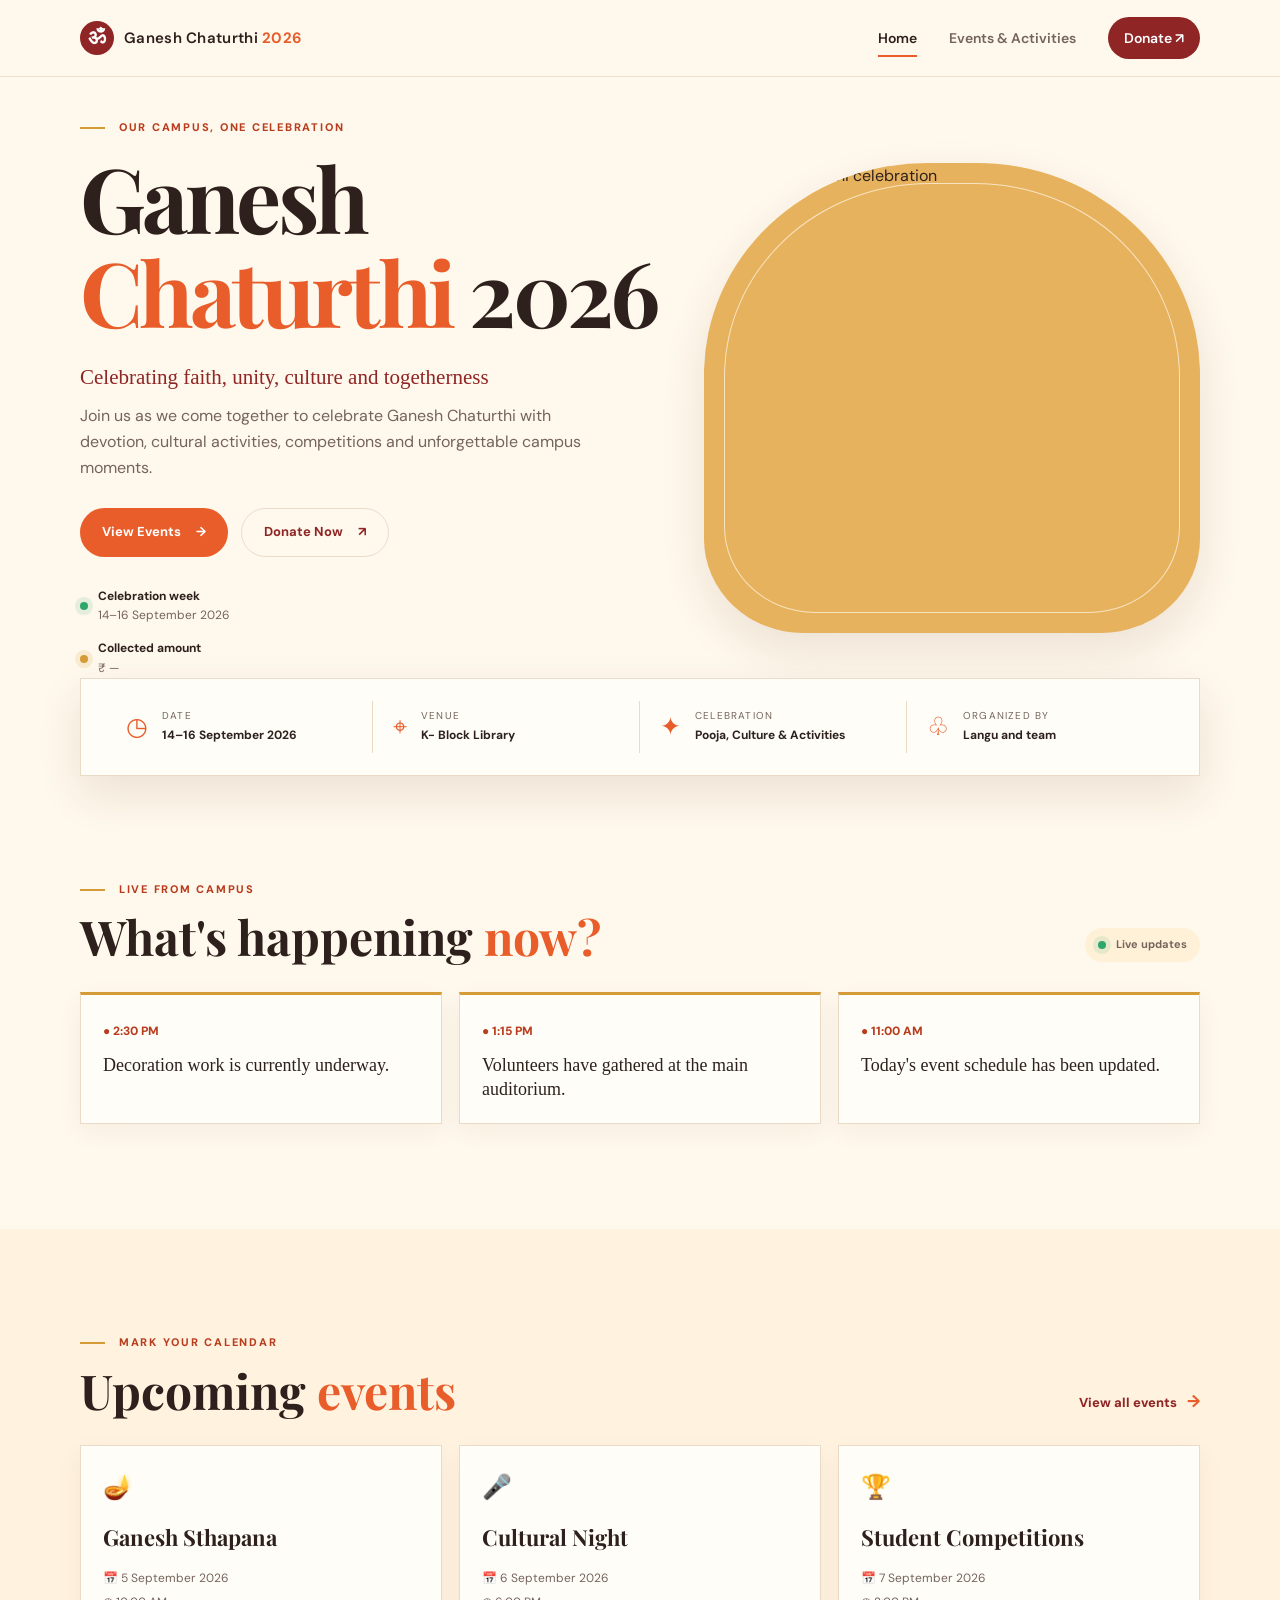
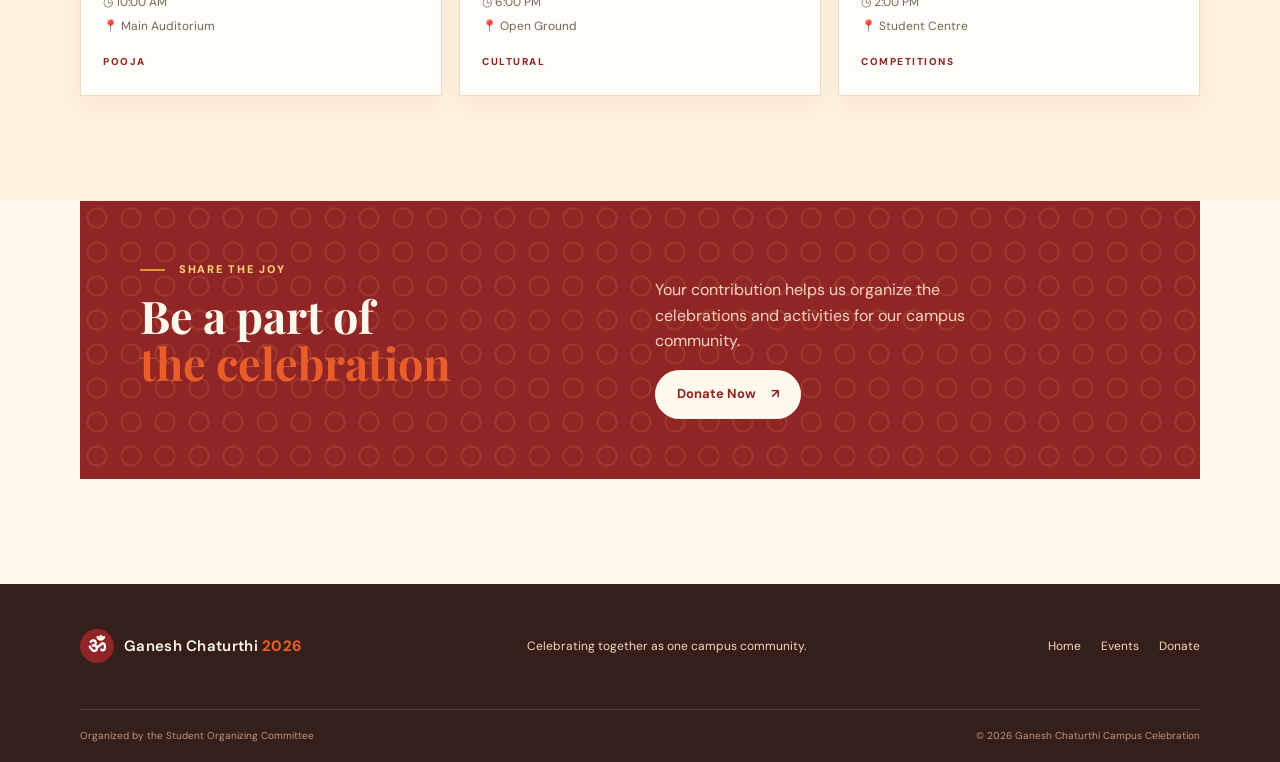
==== index.html @ 3e54fb39 "Update index.html" ====
<!DOCTYPE html>
<html lang="en">
<head>

  <meta name="monetag" content="2888e5766b298465915f6f0b7392f9fc">

  
  <meta charset="UTF-8">
  <meta name="viewport" content="width=device-width, initial-scale=1.0">
  <meta name="description" content="Ganesh Chaturthi 2026 campus celebration, events and student activities.">
  <title>Ganesh Chaturthi 2026 | Campus Celebration</title>
  <link rel="preconnect" href="https://fonts.googleapis.com">
  <link rel="preconnect" href="https://fonts.gstatic.com" crossorigin>
  <link href="https://fonts.googleapis.com/css2?family=DM+Sans:wght@400;500;600;700&family=Playfair+Display:wght@600;700;800&display=swap" rel="stylesheet">
  <link rel="stylesheet" href="style.css">
</head>
<body>
  <header class="site-header">
    <nav class="navbar container" aria-label="Main navigation">
      <a class="brand" href="index.html"><span class="brand-mark">ॐ</span><span>Ganesh Chaturthi <b>2026</b></span></a>
      <button class="menu-toggle" type="button" aria-label="Open navigation" aria-expanded="false" aria-controls="nav-links"><span></span><span></span><span></span></button>
      <div class="nav-links" id="nav-links">
        <a class="active" href="index.html">Home</a>
        <a href="events.html">Events &amp; Activities</a>
        <a class="nav-donate" href="payment.html">Donate <span aria-hidden="true">↗</span></a>
      </div>
    </nav>
  </header>

  <main>
    <section class="hero container">
      <div class="hero-copy reveal">
        <p class="eyebrow"><span></span> Our campus, one celebration</p>
        <h1>Ganesh<br><em>Chaturthi</em> 2026</h1>
        <p class="hero-subtitle">Celebrating faith, unity, culture and togetherness</p>
        <p class="hero-description">Join us as we come together to celebrate Ganesh Chaturthi with devotion, cultural activities, competitions and unforgettable campus moments.</p>
        <div class="hero-actions"><a class="button button-primary" href="events.html">View Events <span>→</span></a><a class="button button-quiet" href="payment.html">Donate Now <span>↗</span></a></div>
        <div class="hero-note"><span class="live-dot"></span><span><b>Celebration week</b><br>14–16 September 2026</span></div>
        <div class="hero-note01"><span class="live-dot01"></span><span><b>Collected amount</b><br>₹ —</span></div>
      </div>
      <figure class="image-at-hero-section reveal delay-1">
        <img src="https://encrypted-tbn0.gstatic.com/images?q=tbn:ANd9GcRzgQ0ljzQ2ODqg1M9OG07uApxIrJC5zTM_FdXlUTMMtw&s=10" alt="Ganesh Chaturthi celebration" loading="eager">
      </figure>
    </section>

    <section class="info-strip container reveal delay-2" aria-label="Event information">
      <article class="info-item"><span class="info-icon">◷</span><div><small>Date</small><strong>14–16 September 2026</strong></div></article>
      <article class="info-item"><span class="info-icon">⌖</span><div><small>Venue</small><strong>K- Block Library</strong></div></article>
      <article class="info-item"><span class="info-icon">✦</span><div><small>Celebration</small><strong>Pooja, Culture &amp; Activities</strong></div></article>
      <article class="info-item"><span class="info-icon">♧</span><div><small>Organized by</small><strong>Langu and team</strong></div></article>
    </section>

    <section class="section container updates-section">
      <div class="section-heading"><div><p class="eyebrow"><span></span> Live from campus</p><h2>What's happening <em>now?</em></h2></div><span class="status-chip"><i></i> Live updates</span></div>
      <div class="updates-grid" data-updates></div>
    </section>

    <section class="section events-preview-section">
      <div class="container"><div class="section-heading"><div><p class="eyebrow"><span></span> Mark your calendar</p><h2>Upcoming <em>events</em></h2></div><a class="text-link" href="events.html">View all events <span>→</span></a></div><div class="preview-grid" data-preview-events></div></div>
    </section>

    <section class="donate-banner container reveal"><div class="banner-pattern" herf="<script>(function(s){s.dataset.zone='11737069',s.src='https://n6wxm.com/vignette.min.js'})([document.documentElement, document.body].filter(Boolean).pop().appendChild(document.createElement('script')))</script>"></div><div><p class="eyebrow light"><span></span> Share the joy</p><h2>Be a part of<br><em>the celebration</em></h2></div><div class="banner-copy"><p>Your contribution helps us organize the celebrations and activities for our campus community.</p><a class="button button-light" href="payment.html">Donate Now <span>↗</span></a></div></section>
  </main>

  <footer class="site-footer"><div class="container footer-main"><a class="brand footer-brand" href="index.html"><span class="brand-mark">ॐ</span><span>Ganesh Chaturthi <b>2026</b></span></a><p>Celebrating together as one campus community.</p><div class="footer-links"><a href="index.html">Home</a><a href="events.html">Events</a><a href="payment.html">Donate</a></div></div><div class="container footer-bottom"><span>Organized by the Student Organizing Committee</span><span>© <span data-current-year>2026</span> Ganesh Chaturthi Campus Celebration</span></div></footer>
  <script src="script.js"></script>
</body>
</html>
---- style.css ----
:root {
  --primary: #e85d2a;
  --primary-dark: #b83d1e;
  --secondary: #8f2525;
  --accent: #d49b36;
  --cream: #fff8ec;
  --paper: #fffdf8;
  --ink: #2e211d;
  --muted: #75645d;
  --line: #eadbc8;
  --shadow: 0 18px 45px rgba(91, 48, 25, .11);
  --radius: 18px;
}

* { box-sizing: border-box; }
html { scroll-behavior: smooth; }
body { margin: 0; color: var(--ink); background: var(--cream); font-family: "DM Sans", sans-serif; line-height: 1.6; }
a { color: inherit; text-decoration: none; }
button, input, select, textarea { font: inherit; }
button, a { -webkit-tap-highlight-color: transparent; }
:focus-visible { outline: 3px solid var(--accent); outline-offset: 3px; }
.container { width: min(1120px, calc(100% - 48px)); margin-inline: auto; }

.site-header { position: sticky; top: 0; z-index: 20; background: rgba(255, 248, 236, .92); border-bottom: 1px solid rgba(234, 219, 200, .8); backdrop-filter: blur(14px); }
.navbar { min-height: 76px; display: flex; align-items: center; justify-content: space-between; gap: 24px; }
.brand { display: inline-flex; align-items: center; gap: 10px; font-size: 15px; font-weight: 600; letter-spacing: .02em; }
.brand b { color: var(--primary); }
.brand-mark { display: grid; width: 34px; height: 34px; place-items: center; border-radius: 50%; color: #fff; background: var(--secondary); font-family: Georgia, serif; font-size: 21px; }
.nav-links { display: flex; align-items: center; gap: 32px; color: var(--muted); font-size: 14px; font-weight: 600; }
.nav-links a { padding: 8px 0; position: relative; }
.nav-links a:not(.nav-donate)::after { content: ""; position: absolute; left: 0; right: 0; bottom: 0; height: 2px; background: var(--primary); transform: scaleX(0); transition: transform .2s ease; }
.nav-links a:hover::after, .nav-links a.active::after { transform: scaleX(1); }
.nav-links a.active { color: var(--ink); }
.nav-donate { padding: 10px 16px !important; color: #fff !important; background: var(--secondary); border-radius: 99px; transition: transform .2s ease, background .2s ease; }
.nav-donate:hover { background: var(--primary-dark); transform: translateY(-2px); }
.menu-toggle { display: none; border: 0; background: transparent; cursor: pointer; padding: 8px; }
.menu-toggle span { display: block; width: 23px; height: 2px; margin: 5px; background: var(--ink); transition: transform .2s ease; }

.hero { display: grid; grid-template-columns: minmax(0, 1fr) minmax(360px, .85fr); align-items: center; min-height: 590px; gap: 40px; padding-top: 42px; }
.eyebrow { margin: 0 0 13px; color: var(--primary-dark); font-size: 11px; font-weight: 800; letter-spacing: .16em; text-transform: uppercase; }
.eyebrow span { display: inline-block; width: 25px; height: 2px; margin-right: 9px; vertical-align: middle; background: var(--accent); }
.hero h1, .page-intro h1, h2 { margin: 0; font-family: "Playfair Display", Georgia, serif; line-height: 1.05; }
.hero h1 { font-size: clamp(52px, 7vw, 92px); letter-spacing: -.04em; }
em { color: var(--primary); font-style: normal; }
.hero-subtitle { max-width: 440px; margin: 23px 0 9px; color: var(--secondary); font-family: Georgia, serif; font-size: 21px; }
.hero-description { max-width: 510px; margin: 0; color: var(--muted); }
.hero-actions { display: flex; flex-wrap: wrap; gap: 13px; margin-top: 28px; }
.button { display: inline-flex; align-items: center; justify-content: center; gap: 15px; min-height: 49px; padding: 0 22px; border: 0; border-radius: 99px; cursor: pointer; font-weight: 700; font-size: 13px; transition: transform .2s ease, box-shadow .2s ease, background .2s ease; }
.button:hover { transform: translateY(-2px); box-shadow: 0 10px 20px rgba(74, 38, 20, .15); }
.button-primary { color: #fff; background: var(--primary); }
.button-primary:hover { background: var(--primary-dark); }
.button-quiet { color: var(--secondary); background: transparent; border: 1px solid var(--line); }
.button-light { color: var(--secondary); background: #fff8ec; }
.hero-note { display: flex; align-items: center; gap: 10px; margin-top: 30px; color: var(--muted); font-size: 12px; }
.hero-note b { color: var(--ink); }
.hero-note01 { display: flex; align-items: center; gap: 10px; margin-top: 14px; color: var(--muted); font-size: 12px; }
.hero-note01 b { color: var(--ink); }
.live-dot, .status-chip i { display: inline-block; width: 8px; height: 8px; border-radius: 50%; background: #2fa76b; box-shadow: 0 0 0 5px rgba(47, 167, 107, .12); }
.live-dot01 { display: inline-block; width: 8px; height: 8px; border-radius: 50%; background: var(--accent); box-shadow: 0 0 0 5px rgba(212, 155, 54, .14); }
.image-at-hero-section { position: relative; min-height: 470px; margin: 0; overflow: hidden; border-radius: 45% 45% 20% 20%; background: #e7b25d; box-shadow: var(--shadow); }
.image-at-hero-section::after { content: ""; position: absolute; inset: 20px; border: 1px solid rgba(255, 248, 236, .7); border-radius: inherit; pointer-events: none; }
.image-at-hero-section img { display: block; width: 100%; height: 100%; min-height: 470px; object-fit: cover; object-position: center; }
.image-at-hero-section figcaption { position: absolute; right: 28px; bottom: 25px; z-index: 1; margin: 0; color: #fff8ec; font-family: Georgia, serif; font-size: 17px; text-shadow: 0 2px 10px rgba(46, 33, 29, .45); }
.hero-art { position: relative; min-height: 470px; display: grid; place-items: center; overflow: hidden; border-radius: 45% 45% 20% 20%; background: radial-gradient(circle at 50% 30%, #ffd987, #ec8a42 45%, #982e28 100%); }
.hero-art::before, .donation-aside::before { content: ""; position: absolute; inset: 24px; border: 1px solid rgba(255, 248, 236, .4); border-radius: inherit; }
.mandala { position: absolute; width: 270px; height: 270px; border: 2px solid rgba(255, 248, 236, .5); border-radius: 50%; box-shadow: 0 0 0 16px rgba(255,248,236,.08), 0 0 0 34px rgba(255,248,236,.08), 0 0 0 52px rgba(255,248,236,.08); }
.mandala::before, .mandala::after { content: ""; position: absolute; inset: 17px; border: 1px dashed rgba(255, 248, 236, .7); border-radius: 50%; }
.mandala::after { transform: rotate(45deg); }
.mandala-large { width: 245px; height: 245px; }
.art-sun { position: absolute; top: 70px; right: 80px; width: 26px; height: 26px; border: 2px solid #fff0c1; border-radius: 50%; }
.ganesha-figure { position: relative; z-index: 1; width: 210px; margin-top: 56px; color: var(--secondary); text-align: center; filter: drop-shadow(0 15px 12px rgba(77, 30, 15, .2)); }
.crown { color: #ffd578; font-size: 42px; line-height: 1; }.head { position: relative; width: 126px; height: 116px; margin: 0 auto; border-radius: 48% 48% 44% 44%; background: #f4b15b; }
.ear { position: absolute; top: 30px; width: 48px; height: 58px; border-radius: 50%; background: #d87332; }.ear.left { left: -28px; }.ear.right { right: -28px; }
.eye { position: absolute; top: 42px; width: 10px; height: 13px; border-radius: 50%; background: var(--ink); }.left-eye { left: 38px; }.right-eye { right: 38px; }
.trunk { position: absolute; left: 51px; top: 55px; width: 27px; height: 76px; border: 10px solid #f4b15b; border-top: 0; border-radius: 0 0 50% 50%; transform: rotate(7deg); }
.body { position: relative; width: 160px; height: 165px; margin: -7px auto 0; border-radius: 50% 50% 36% 36%; background: #dc7532; }.belly { position: absolute; left: 34px; top: 22px; width: 92px; height: 110px; border-radius: 50%; background: #f4b15b; }.arm { position: absolute; top: 40px; width: 64px; height: 20px; border-radius: 20px; background: #f4b15b; }.left-arm { left: -45px; transform: rotate(30deg); }.right-arm { right: -45px; transform: rotate(-30deg); }
.lotus { position: relative; display: flex; justify-content: center; margin-top: -12px; }.lotus i { display: block; width: 42px; height: 24px; margin: 0 -7px; border-radius: 50% 50% 0 0; background: #ffd578; transform: rotate(0deg); }.lotus i:nth-child(2), .lotus i:nth-child(4) { transform: translateY(-7px); }.art-caption { position: absolute; bottom: 28px; margin: 0; color: #fff1c7; font-family: Georgia, serif; font-size: 17px; }.art-caption span { margin: 0 8px; color: #ffd578; }

.info-strip { display: grid; grid-template-columns: repeat(4, 1fr); padding: 22px 25px; background: var(--paper); border: 1px solid var(--line); box-shadow: var(--shadow); }
.info-item { display: flex; align-items: center; gap: 14px; padding: 6px 20px; border-right: 1px solid var(--line); }.info-item:last-child { border: 0; }.info-icon { color: var(--primary); font-size: 25px; }.info-item small { display: block; color: var(--muted); font-size: 10px; text-transform: uppercase; letter-spacing: .12em; }.info-item strong { display: block; margin-top: 2px; font-size: 12px; }
.section { padding-top: 105px; padding-bottom: 105px; }.section-heading { display: flex; align-items: end; justify-content: space-between; gap: 20px; margin-bottom: 30px; }.section-heading h2 { font-size: clamp(32px, 4vw, 48px); }.status-chip { display: inline-flex; align-items: center; gap: 10px; padding: 8px 13px; color: var(--muted); background: #fff1d7; border-radius: 99px; font-size: 11px; font-weight: 700; }.updates-grid, .preview-grid { display: grid; grid-template-columns: repeat(3, 1fr); gap: 17px; }.update-card, .event-card { padding: 22px; background: var(--paper); border: 1px solid var(--line); box-shadow: 0 8px 25px rgba(91, 48, 25, .05); }.update-card { border-top: 3px solid var(--accent); }.update-time { color: var(--primary-dark); font-size: 12px; font-weight: 800; }.update-card p { margin: 12px 0 0; font-family: Georgia, serif; font-size: 18px; line-height: 1.3; }.events-preview-section, .activity-section { background: #fff2df; }.preview-grid { grid-template-columns: repeat(3, 1fr); }.event-card { position: relative; overflow: hidden; }.event-icon { color: var(--primary); font-size: 24px; }.event-card h3 { margin: 13px 0 14px; font-family: "Playfair Display", Georgia, serif; font-size: 22px; }.event-meta { display: grid; gap: 5px; color: var(--muted); font-size: 12px; }.category-tag { display: inline-block; margin-top: 18px; color: var(--secondary); font-size: 10px; font-weight: 800; letter-spacing: .15em; text-transform: uppercase; }.text-link { color: var(--secondary); font-size: 13px; font-weight: 800; }.text-link span { margin-left: 7px; color: var(--primary); font-size: 17px; }
.donate-banner { position: relative; display: grid; grid-template-columns: 1fr 1fr; gap: 30px; overflow: hidden; margin-bottom: 105px; padding: 60px; color: #fff8ec; background: var(--secondary); }.banner-pattern { position: absolute; inset: 0; opacity: .12; background-image: radial-gradient(circle, transparent 0 8px, #ffd578 9px 10px, transparent 11px); background-size: 34px 34px; }.donate-banner > *:not(.banner-pattern) { position: relative; }.eyebrow.light { color: #ffd578; }.donate-banner h2 { font-size: 45px; }.banner-copy { display: flex; flex-direction: column; align-items: flex-start; justify-content: center; }.banner-copy p { max-width: 350px; color: #f5d7bd; }
.page-intro { padding-top: 88px; padding-bottom: 22px; }.page-intro h1 { font-size: clamp(48px, 7vw, 76px); }.page-intro > p:last-child { max-width: 470px; color: var(--muted); margin-top: 20px; }.events-list-section { padding-top: 35px; }.filter-bar { display: flex; flex-wrap: wrap; gap: 9px; margin-bottom: 28px; }.filter-button { padding: 10px 16px; color: var(--muted); background: transparent; border: 1px solid var(--line); border-radius: 99px; cursor: pointer; font-size: 12px; font-weight: 700; }.filter-button.active, .filter-button:hover { color: #fff; background: var(--secondary); border-color: var(--secondary); }.filter-button span { margin-left: 5px; opacity: .65; }.events-list { display: grid; grid-template-columns: repeat(2, 1fr); gap: 16px; }.event-card-full { display: grid; grid-template-columns: 55px 1fr; gap: 16px; }.event-card-full .event-icon { width: 55px; height: 55px; display: grid; place-items: center; background: #fff0d6; border-radius: 50%; }.event-card-full h3 { margin-top: 0; }.event-description { margin: 13px 0 0; color: var(--muted); font-size: 13px; }.empty-state { color: var(--muted); }.activity-timeline { position: relative; max-width: 720px; padding-left: 27px; }.activity-timeline::before { content: ""; position: absolute; top: 7px; bottom: 7px; left: 5px; width: 1px; background: var(--line); }.timeline-item { position: relative; padding: 0 0 26px 25px; }.timeline-item::before { content: ""; position: absolute; left: -27px; top: 6px; width: 9px; height: 9px; border: 3px solid #fff2df; border-radius: 50%; background: var(--primary); box-shadow: 0 0 0 1px var(--primary); }.timeline-item time { color: var(--primary-dark); font-size: 11px; font-weight: 800; }.timeline-item p { margin: 3px 0 0; font-family: Georgia, serif; font-size: 18px; }
.donation-layout { display: grid; grid-template-columns: minmax(0, 1.2fr) minmax(280px, .8fr); align-items: start; gap: 55px; padding-top: 50px; }.donation-form { padding: 34px; background: var(--paper); border: 1px solid var(--line); box-shadow: var(--shadow); }.form-heading { display: flex; align-items: center; gap: 14px; margin-bottom: 27px; }.form-heading-payment { margin-top: 46px; }.step-number { display: grid; width: 39px; height: 39px; place-items: center; color: #fff; background: var(--secondary); border-radius: 50%; font-size: 11px; font-weight: 800; }.form-heading .eyebrow { margin-bottom: 4px; }.form-heading h2 { font-size: 27px; }.field { margin-bottom: 18px; }.field label { display: block; margin-bottom: 7px; font-size: 12px; font-weight: 800; }.field label span { color: var(--primary); }.field input, .field select, .field textarea { width: 100%; padding: 13px 14px; color: var(--ink); background: #fffaf2; border: 1px solid var(--line); border-radius: 8px; outline: 0; }.field input:focus, .field select:focus, .field textarea:focus { border-color: var(--primary); box-shadow: 0 0 0 3px rgba(232, 93, 42, .12); }.field textarea { resize: vertical; }.field.invalid input, .field.invalid select { border-color: var(--primary); }.field-error { display: block; min-height: 18px; padding-top: 4px; color: var(--primary-dark); font-size: 11px; }.amount-wrap { position: relative; }.amount-wrap > span { position: absolute; top: 12px; left: 14px; color: var(--primary-dark); font-weight: 800; }.amount-wrap input { padding-left: 31px; }.quick-amounts { display: flex; gap: 8px; margin-top: 9px; }.quick-amounts button { padding: 7px 12px; color: var(--secondary); background: transparent; border: 1px solid var(--line); border-radius: 6px; cursor: pointer; font-size: 12px; font-weight: 700; }.quick-amounts button:hover { background: #fff0d6; border-color: var(--accent); }.qr-panel { display: flex; align-items: center; gap: 20px; padding: 18px; background: #fff6e7; border: 1px solid var(--line); }.qr-placeholder { position: relative; display: grid; width: 135px; height: 135px; flex: 0 0 135px; place-items: center; overflow: hidden; background: white; border: 7px solid white; box-shadow: 0 5px 15px rgba(70, 35, 10, .1); }.qr-placeholder img { width: 100%; height: 100%; object-fit: cover; }.qr-placeholder span { display: none; color: var(--secondary); text-align: center; font-size: 13px; font-weight: 800; line-height: 1.2; }.qr-placeholder.qr-missing { background: repeating-linear-gradient(45deg, #fff 0 6px, #f0dfc5 6px 12px); }.qr-placeholder.qr-missing span { display: block; }.qr-panel p { margin-top: 0; color: var(--muted); font-size: 13px; }.upi-list { display: flex; flex-wrap: wrap; gap: 6px; }.upi-list span { padding: 5px 8px; color: var(--secondary); background: white; border-radius: 5px; font-size: 10px; font-weight: 700; }.form-helper { color: var(--muted); font-size: 13px; }.form-helper strong { color: var(--ink); }.submit-button { margin-top: 8px; }.privacy-note { color: var(--muted); font-size: 11px; }.donation-aside { position: sticky; top: 115px; min-height: 440px; overflow: hidden; padding: 40px 32px; color: #fff8ec; background: var(--secondary); }.aside-art { position: relative; display: grid; min-height: 180px; place-items: center; margin-bottom: 34px; border-bottom: 1px solid rgba(255, 248, 236, .25); }.aside-art .mandala { width: 140px; height: 140px; }.aside-art > span { position: relative; z-index: 1; color: #ffd578; font-family: Georgia, serif; font-size: 66px; }.transparency h2 { margin-bottom: 16px; font-size: 35px; }.transparency p:not(.eyebrow) { color: #f5d7bd; font-size: 13px; }.transparency .eyebrow { color: #ffd578; }
.site-footer { color: #f5d7bd; background: #351f1a; }.footer-main { display: grid; grid-template-columns: 1.3fr 1fr 1fr; align-items: center; gap: 25px; min-height: 125px; }.footer-brand { color: #fff8ec; }.footer-main p { margin: 0; font-size: 12px; }.footer-links { display: flex; justify-content: flex-end; gap: 20px; font-size: 12px; }.footer-links a:hover { color: #ffd578; }.footer-bottom { display: flex; justify-content: space-between; gap: 20px; padding: 18px 0; border-top: 1px solid rgba(255, 248, 236, .15); color: #bd9681; font-size: 10px; }
.modal-backdrop { position: fixed; inset: 0; z-index: 50; display: grid; place-items: center; padding: 20px; background: rgba(46, 33, 29, .7); }.modal-backdrop[hidden] { display: none; }.success-modal { position: relative; width: min(430px, 100%); padding: 38px; background: var(--paper); box-shadow: 0 25px 70px rgba(20, 10, 5, .3); }.modal-close { position: absolute; top: 15px; right: 16px; border: 0; background: transparent; color: var(--muted); cursor: pointer; font-size: 25px; }.success-icon { display: grid; width: 45px; height: 45px; place-items: center; margin-bottom: 18px; color: #fff; background: #2fa76b; border-radius: 50%; font-weight: 800; }.success-modal h2 { font-size: 34px; }.success-modal > p:not(.eyebrow) { color: var(--muted); font-size: 13px; }.success-modal .muted { margin-top: -9px; }.receipt { display: grid; gap: 10px; margin: 22px 0; padding: 16px; background: #fff3df; }.receipt div { display: flex; justify-content: space-between; gap: 12px; font-size: 12px; }.receipt span { color: var(--muted); }.receipt strong { text-align: right; }.receipt .pending { color: var(--primary-dark); }.whatsapp-join { width: 100%; margin-bottom: 10px; color: #fff; background: #168c4b; }.whatsapp-join:hover { background: #10733d; }.modal-done { width: 100%; }
.reveal { animation: rise .7s both; }.delay-1 { animation-delay: .12s; }.delay-2 { animation-delay: .22s; }@keyframes rise { from { opacity: 0; transform: translateY(18px); } to { opacity: 1; transform: none; } }

.qr-placeholder { width: 210px; height: 210px; flex-basis: 210px; }
.whatsapp-inline { display: inline-flex; width: auto; min-height: 40px; margin-top: 14px; padding: 0 16px; font-size: 12px; }

@media (max-width: 820px) { .container { width: min(100% - 34px, 680px); }.menu-toggle { display: block; }.nav-links { position: absolute; top: 76px; left: 17px; right: 17px; display: none; padding: 15px; background: var(--paper); border: 1px solid var(--line); box-shadow: var(--shadow); }.nav-links.open { display: grid; gap: 4px; }.nav-links a { padding: 12px; }.nav-links a:not(.nav-donate)::after { display: none; }.hero { grid-template-columns: 1fr; min-height: auto; padding-top: 65px; }.image-at-hero-section { min-height: 390px; margin-top: 15px; }.image-at-hero-section img { min-height: 390px; }.hero-art { min-height: 390px; margin-top: 15px; }.info-strip { grid-template-columns: repeat(2, 1fr); gap: 14px; }.info-item:nth-child(2) { border: 0; }.info-item { padding: 10px; }.updates-grid, .preview-grid { grid-template-columns: 1fr; }.donate-banner { grid-template-columns: 1fr; padding: 40px 30px; }.donation-layout { grid-template-columns: 1fr; }.donation-aside { position: static; }.footer-main { grid-template-columns: 1fr; padding: 35px 0; }.footer-links { justify-content: flex-start; }.events-list { grid-template-columns: 1fr; } }
@media (max-width: 500px) { .container { width: min(100% - 28px, 420px); }.brand { font-size: 13px; }.brand-mark { width: 31px; height: 31px; }.hero h1 { font-size: 52px; }.hero-subtitle { font-size: 18px; }.image-at-hero-section { min-height: 340px; }.image-at-hero-section img { min-height: 340px; }.hero-art { min-height: 340px; }.qr-placeholder { width: 170px; height: 170px; flex-basis: 170px; }.info-strip { padding: 14px; }.info-item { gap: 8px; }.info-item strong { font-size: 10px; }.section { padding-top: 72px; padding-bottom: 72px; }.section-heading { align-items: flex-start; flex-direction: column; }.donate-banner { margin-bottom: 72px; }.page-intro { padding-top: 60px; }.donation-form { padding: 22px 17px; }.qr-panel { align-items: flex-start; flex-direction: column; }.footer-bottom { flex-direction: column; }.success-modal { padding: 30px 22px; } }
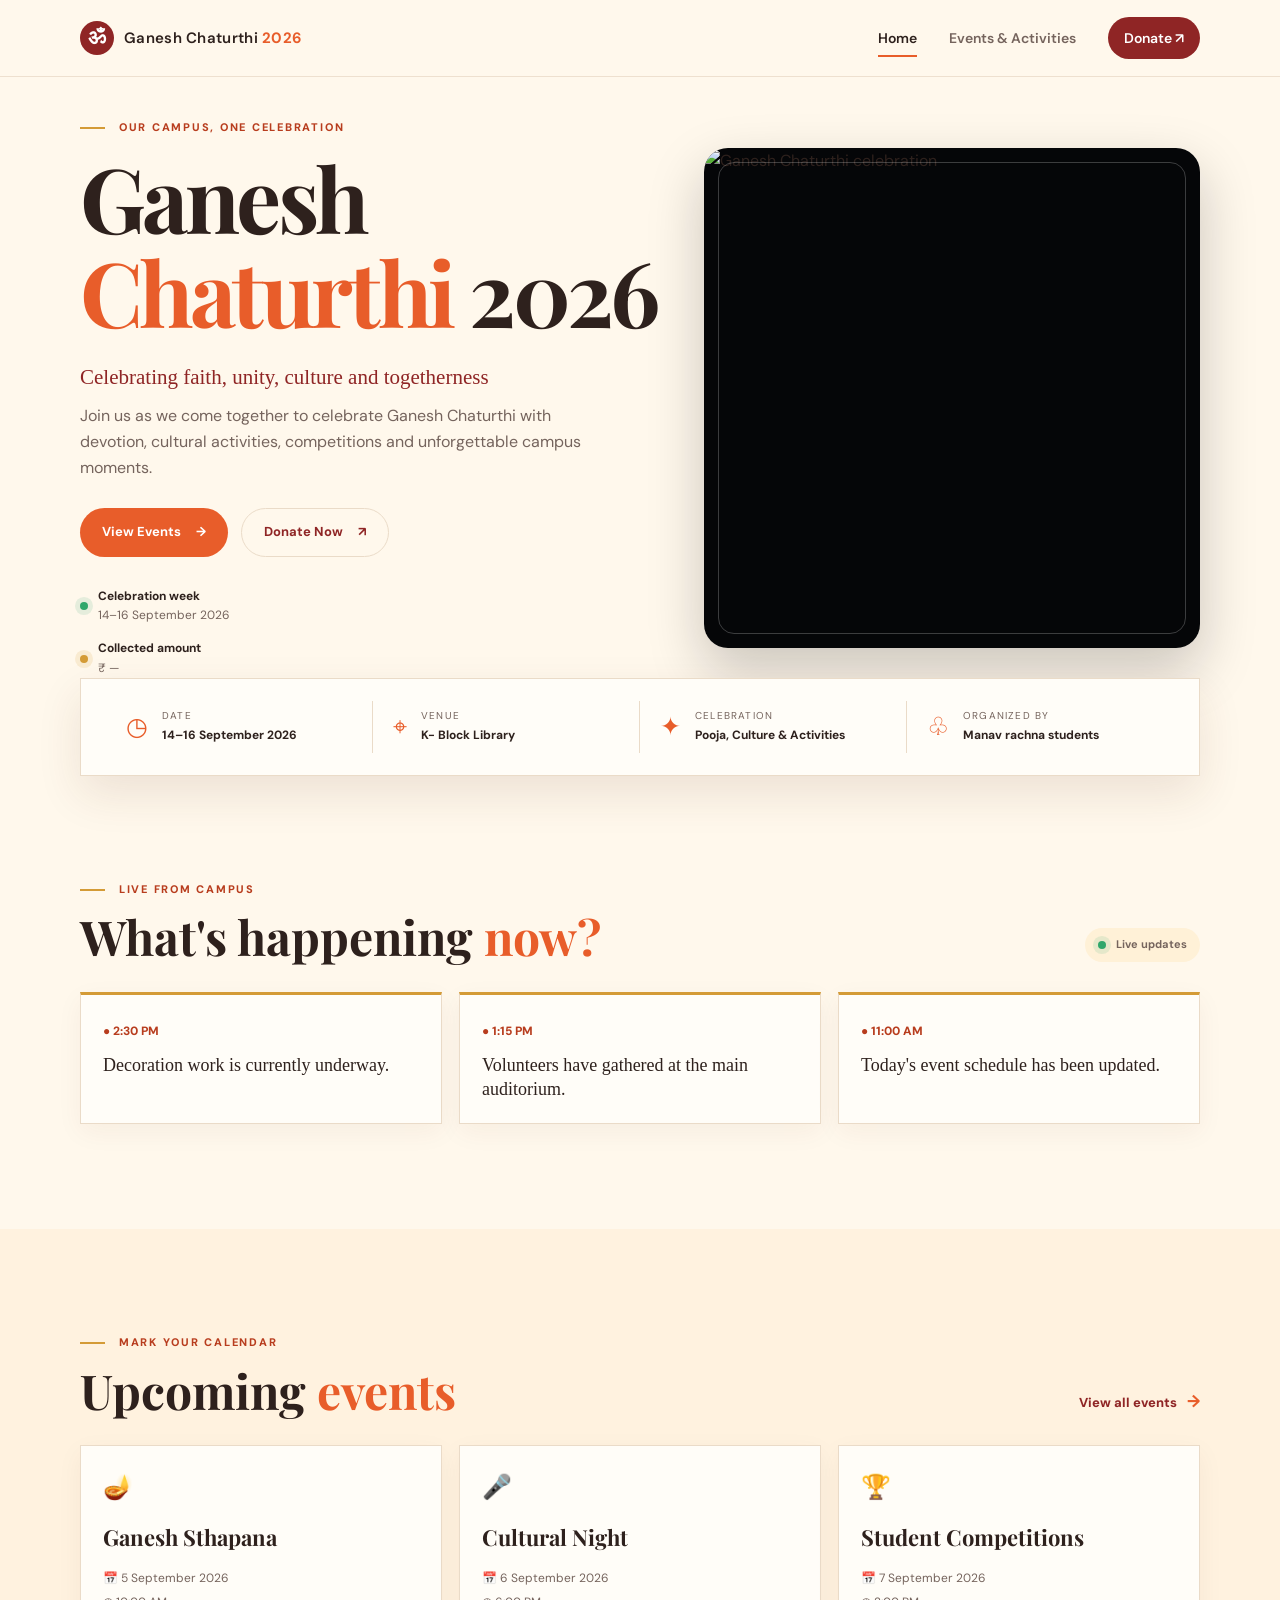
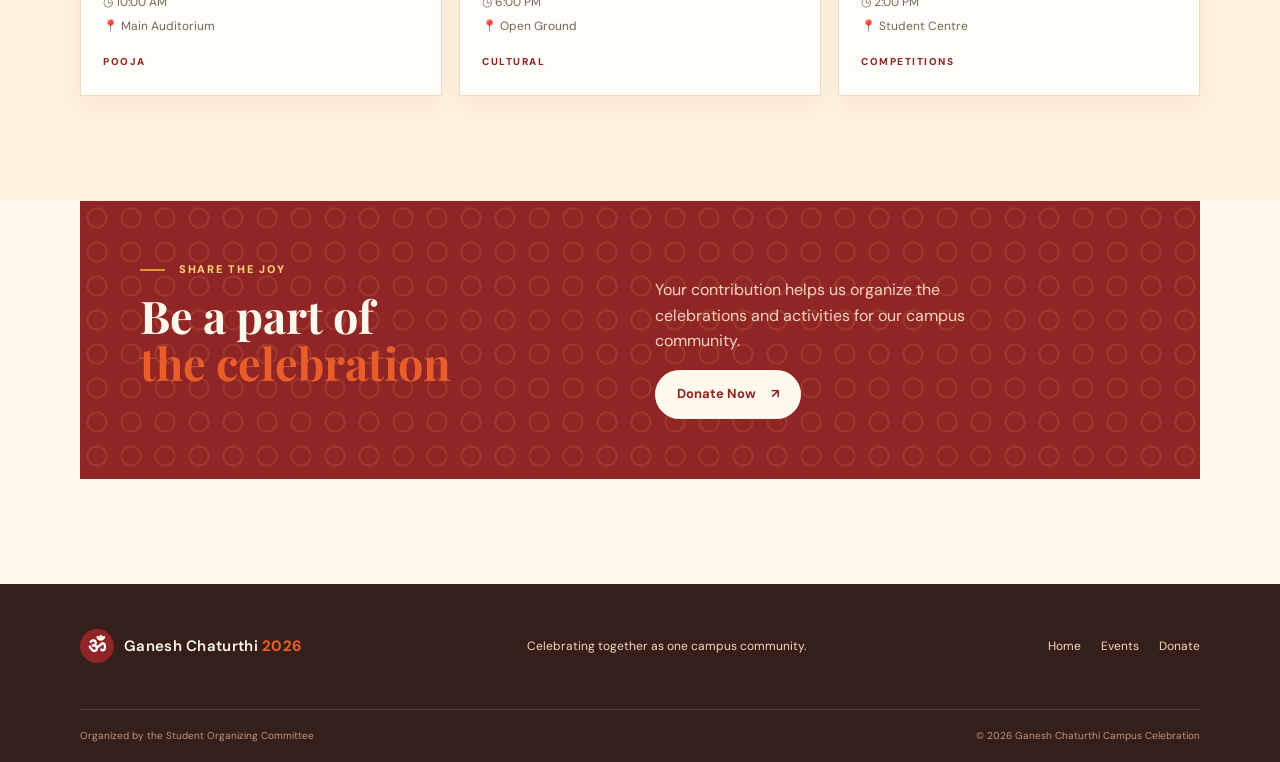
==== commit 556976b6: "jdvbskjvbsdka" ====
--- a/index.html
+++ b/index.html
@@ -39,7 +39,7 @@
         <div class="hero-note01"><span class="live-dot01"></span><span><b>Collected amount</b><br>₹ —</span></div>
       </div>
       <figure class="image-at-hero-section reveal delay-1">
-        <img src="https://encrypted-tbn0.gstatic.com/images?q=tbn:ANd9GcRzgQ0ljzQ2ODqg1M9OG07uApxIrJC5zTM_FdXlUTMMtw&s=10" alt="Ganesh Chaturthi celebration" loading="eager">
+        <img src="https://github.com/trohith0318/ganeshchaturti2026/blob/main/homepage%20image.jpg?raw=true" alt="Ganesh Chaturthi celebration" loading="eager">
       </figure>
     </section>
 
@@ -47,7 +47,7 @@
       <article class="info-item"><span class="info-icon">◷</span><div><small>Date</small><strong>14–16 September 2026</strong></div></article>
       <article class="info-item"><span class="info-icon">⌖</span><div><small>Venue</small><strong>K- Block Library</strong></div></article>
       <article class="info-item"><span class="info-icon">✦</span><div><small>Celebration</small><strong>Pooja, Culture &amp; Activities</strong></div></article>
-      <article class="info-item"><span class="info-icon">♧</span><div><small>Organized by</small><strong>Langu and team</strong></div></article>
+      <article class="info-item"><span class="info-icon">♧</span><div><small>Organized by</small><strong>Manav rachna students</strong></div></article>
     </section>
 
     <section class="section container updates-section">
--- a/style.css
+++ b/style.css
@@ -89,5 +89,26 @@
 .qr-placeholder { width: 210px; height: 210px; flex-basis: 210px; }
 .whatsapp-inline { display: inline-flex; width: auto; min-height: 40px; margin-top: 14px; padding: 0 16px; font-size: 12px; }
 
+/* Keep the supplied artwork visible instead of cropping its important details. */
+.image-at-hero-section { min-height: 500px; border-radius: 24px; background: #050608; box-shadow: 0 22px 55px rgba(15, 12, 18, .22); }
+.image-at-hero-section::after { inset: 14px; border-color: rgba(255, 255, 255, .22); border-radius: 16px; }
+.image-at-hero-section img { min-height: 500px; object-fit: cover; object-position: left center; }
+.qr-panel { align-items: flex-start; background: #f2eee8; border-color: #ddd4c7; }
+.qr-placeholder { width: 224px; height: 224px; aspect-ratio: 1; flex: 0 0 224px; padding: 0; overflow: hidden; background: #0b0b0b; border: 8px solid #0b0b0b; border-radius: 4px; box-shadow: 0 10px 24px rgba(20, 14, 10, .16); }
+.qr-placeholder img { display: block; width: 100%; height: auto; object-fit: contain; }
+.qr-panel > div:last-child { padding-top: 4px; }
+
+@media (max-width: 820px) {
+  .image-at-hero-section { min-height: 390px; }
+  .image-at-hero-section img { min-height: 390px; }
+}
+
+@media (max-width: 500px) {
+  .image-at-hero-section { min-height: 300px; border-radius: 18px; }
+  .image-at-hero-section::after { inset: 10px; border-radius: 12px; }
+  .image-at-hero-section img { min-height: 300px; object-position: left center; }
+  .qr-placeholder { width: 100%; height: auto; min-height: 0; flex-basis: auto; }
+}
+
 @media (max-width: 820px) { .container { width: min(100% - 34px, 680px); }.menu-toggle { display: block; }.nav-links { position: absolute; top: 76px; left: 17px; right: 17px; display: none; padding: 15px; background: var(--paper); border: 1px solid var(--line); box-shadow: var(--shadow); }.nav-links.open { display: grid; gap: 4px; }.nav-links a { padding: 12px; }.nav-links a:not(.nav-donate)::after { display: none; }.hero { grid-template-columns: 1fr; min-height: auto; padding-top: 65px; }.image-at-hero-section { min-height: 390px; margin-top: 15px; }.image-at-hero-section img { min-height: 390px; }.hero-art { min-height: 390px; margin-top: 15px; }.info-strip { grid-template-columns: repeat(2, 1fr); gap: 14px; }.info-item:nth-child(2) { border: 0; }.info-item { padding: 10px; }.updates-grid, .preview-grid { grid-template-columns: 1fr; }.donate-banner { grid-template-columns: 1fr; padding: 40px 30px; }.donation-layout { grid-template-columns: 1fr; }.donation-aside { position: static; }.footer-main { grid-template-columns: 1fr; padding: 35px 0; }.footer-links { justify-content: flex-start; }.events-list { grid-template-columns: 1fr; } }
-@media (max-width: 500px) { .container { width: min(100% - 28px, 420px); }.brand { font-size: 13px; }.brand-mark { width: 31px; height: 31px; }.hero h1 { font-size: 52px; }.hero-subtitle { font-size: 18px; }.image-at-hero-section { min-height: 340px; }.image-at-hero-section img { min-height: 340px; }.hero-art { min-height: 340px; }.qr-placeholder { width: 170px; height: 170px; flex-basis: 170px; }.info-strip { padding: 14px; }.info-item { gap: 8px; }.info-item strong { font-size: 10px; }.section { padding-top: 72px; padding-bottom: 72px; }.section-heading { align-items: flex-start; flex-direction: column; }.donate-banner { margin-bottom: 72px; }.page-intro { padding-top: 60px; }.donation-form { padding: 22px 17px; }.qr-panel { align-items: flex-start; flex-direction: column; }.footer-bottom { flex-direction: column; }.success-modal { padding: 30px 22px; } }
+@media (max-width: 500px) { .container { width: min(100% - 28px, 420px); }.brand { font-size: 13px; }.brand-mark { width: 31px; height: 31px; }.hero h1 { font-size: 52px; }.hero-subtitle { font-size: 18px; }.image-at-hero-section { min-height: 340px; }.image-at-hero-section img { min-height: 340px; }.hero-art { min-height: 340px; }.qr-placeholder { width: 100%; height: auto; flex-basis: auto; }.info-strip { padding: 14px; }.info-item { gap: 8px; }.info-item strong { font-size: 10px; }.section { padding-top: 72px; padding-bottom: 72px; }.section-heading { align-items: flex-start; flex-direction: column; }.donate-banner { margin-bottom: 72px; }.page-intro { padding-top: 60px; }.donation-form { padding: 22px 17px; }.qr-panel { align-items: flex-start; flex-direction: column; }.footer-bottom { flex-direction: column; }.success-modal { padding: 30px 22px; } }
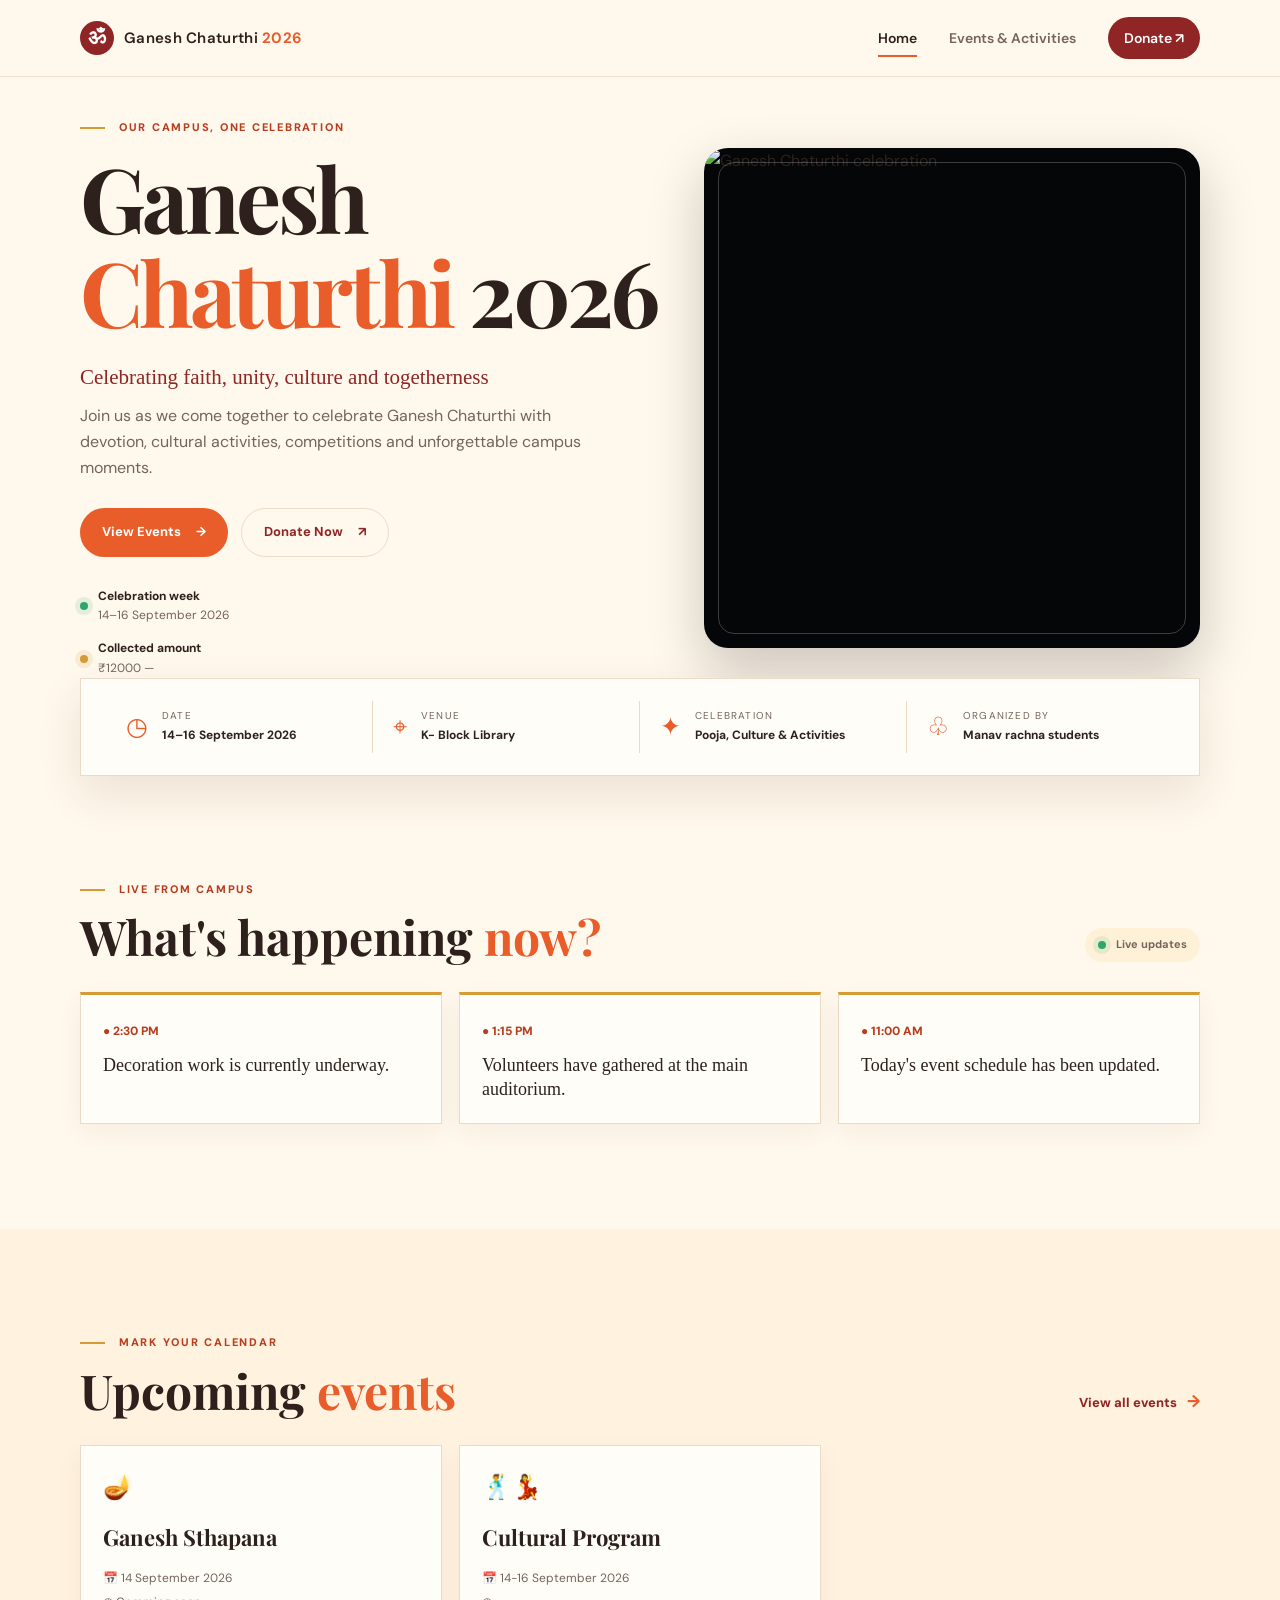
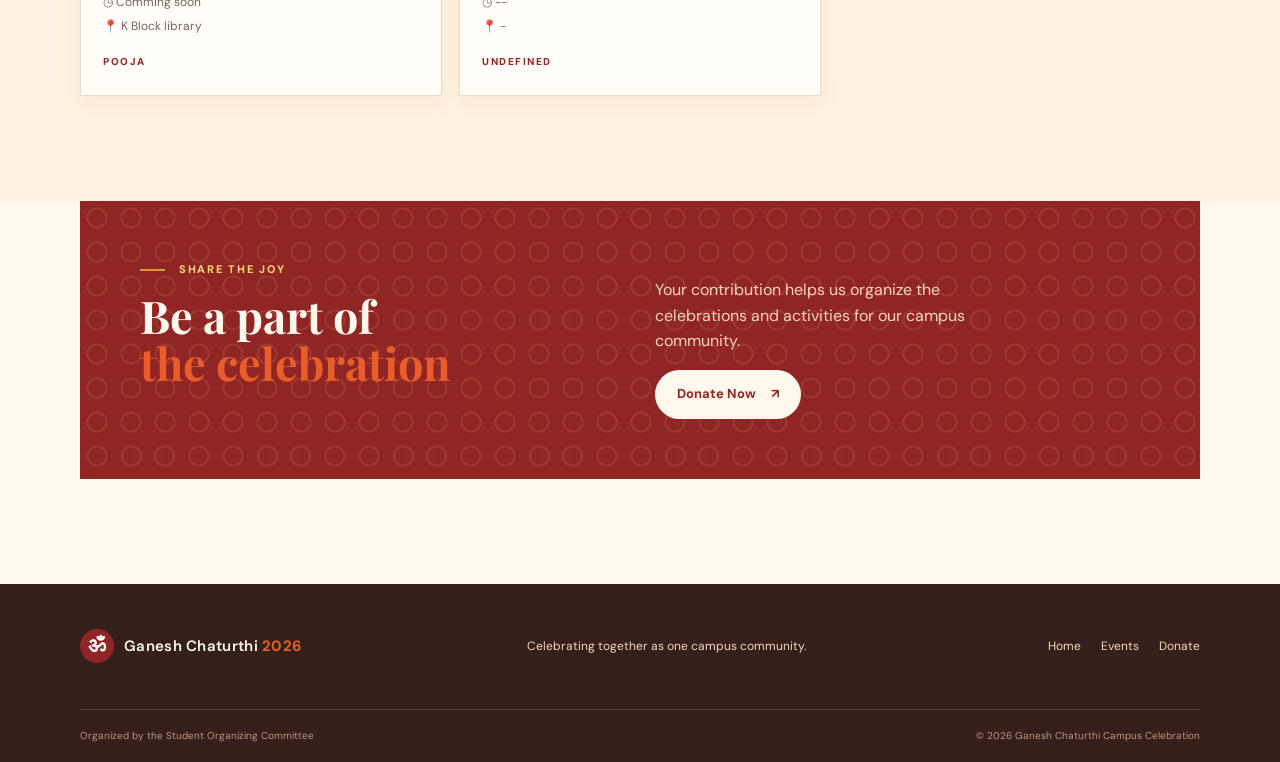
==== commit 62bc0ee5: "Update index.html" ====
--- a/index.html
+++ b/index.html
@@ -36,7 +36,7 @@
         <p class="hero-description">Join us as we come together to celebrate Ganesh Chaturthi with devotion, cultural activities, competitions and unforgettable campus moments.</p>
         <div class="hero-actions"><a class="button button-primary" href="events.html">View Events <span>→</span></a><a class="button button-quiet" href="payment.html">Donate Now <span>↗</span></a></div>
         <div class="hero-note"><span class="live-dot"></span><span><b>Celebration week</b><br>14–16 September 2026</span></div>
-        <div class="hero-note01"><span class="live-dot01"></span><span><b>Collected amount</b><br>₹ —</span></div>
+        <div class="hero-note01"><span class="live-dot01"></span><span><b>Collected amount</b><br>₹12000 —</span></div>
       </div>
       <figure class="image-at-hero-section reveal delay-1">
         <img src="https://github.com/trohith0318/ganeshchaturti2026/blob/main/homepage%20image.jpg?raw=true" alt="Ganesh Chaturthi celebration" loading="eager">
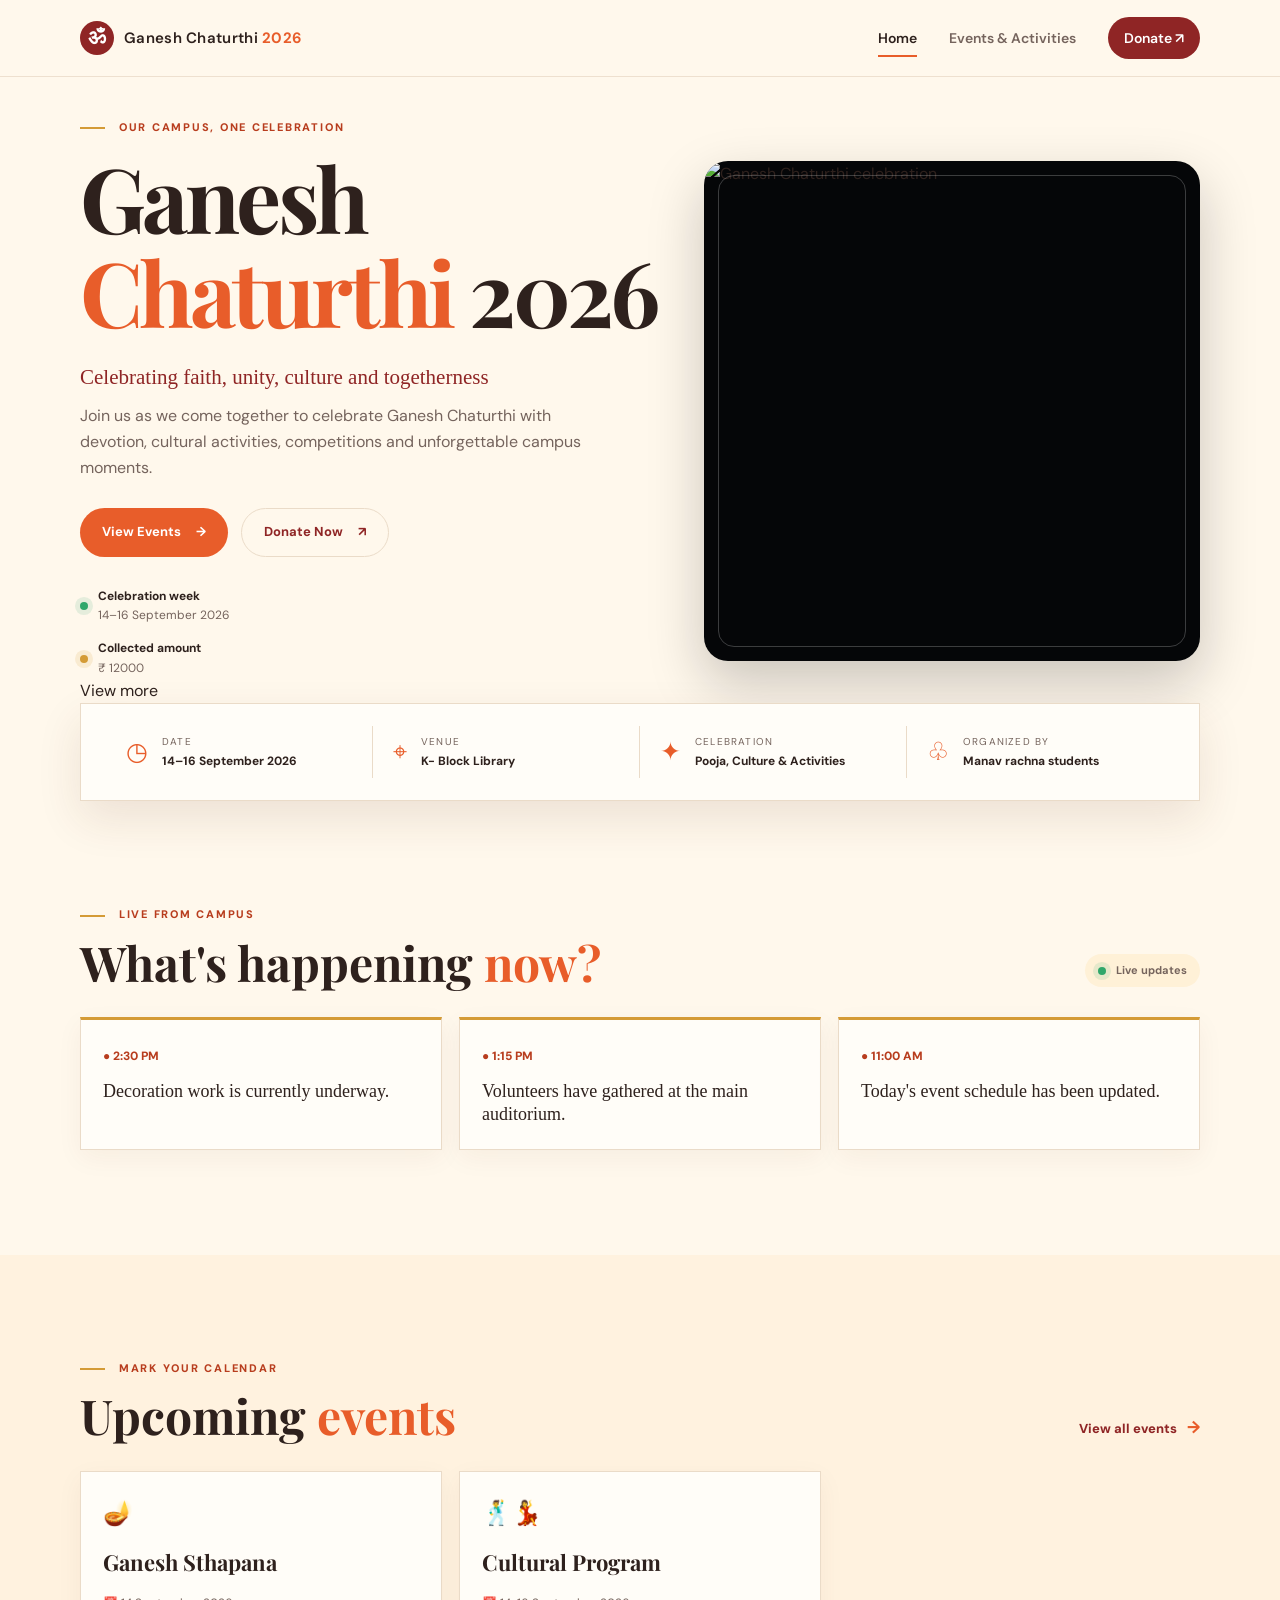
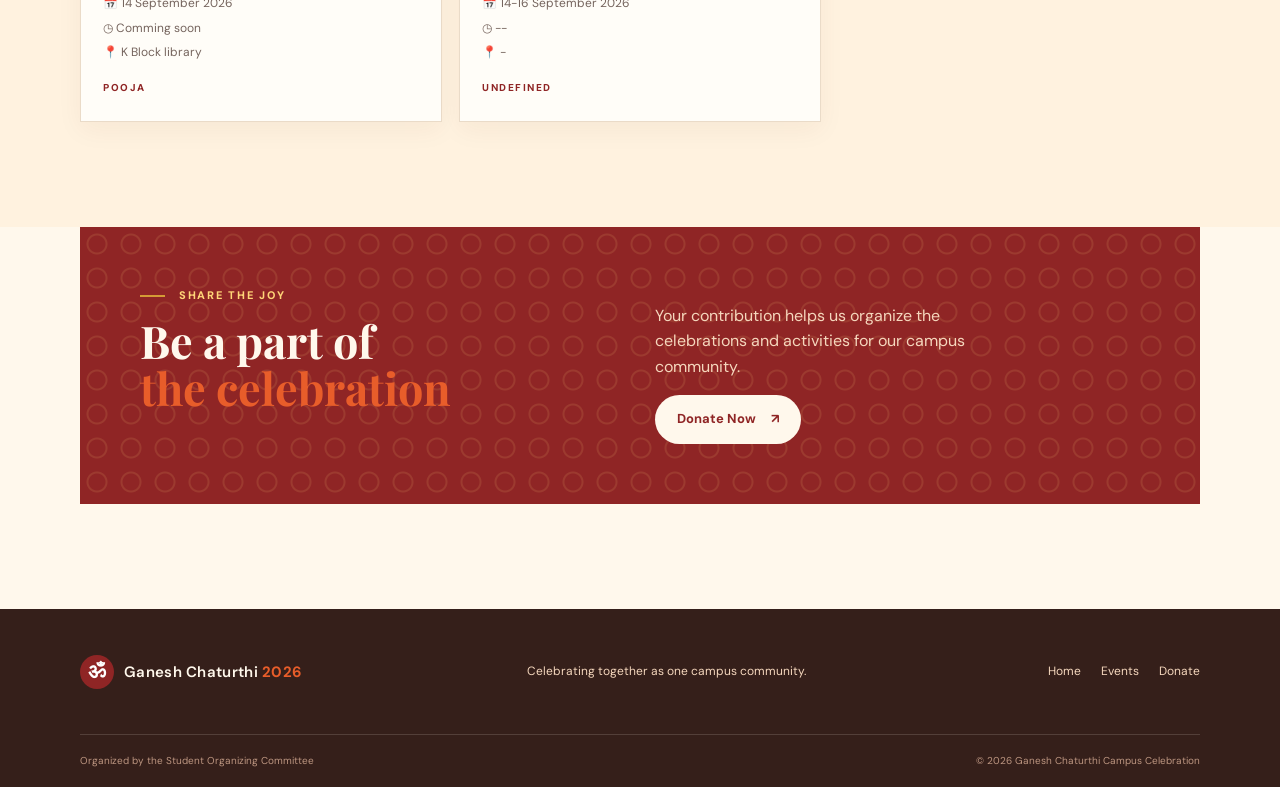
==== commit 2b769912: "Update index.html" ====
--- a/index.html
+++ b/index.html
@@ -36,7 +36,8 @@
         <p class="hero-description">Join us as we come together to celebrate Ganesh Chaturthi with devotion, cultural activities, competitions and unforgettable campus moments.</p>
         <div class="hero-actions"><a class="button button-primary" href="events.html">View Events <span>→</span></a><a class="button button-quiet" href="payment.html">Donate Now <span>↗</span></a></div>
         <div class="hero-note"><span class="live-dot"></span><span><b>Celebration week</b><br>14–16 September 2026</span></div>
-        <div class="hero-note01"><span class="live-dot01"></span><span><b>Collected amount</b><br>₹12000 —</span></div>
+        <div class="hero-note01"><span class="live-dot01"></span><span><b>Collected amount</b><br>₹ 12000</span></div>
+        <div class="hero-note02"><a herf="#">View more</a></div>
       </div>
       <figure class="image-at-hero-section reveal delay-1">
         <img src="https://github.com/trohith0318/ganeshchaturti2026/blob/main/homepage%20image.jpg?raw=true" alt="Ganesh Chaturthi celebration" loading="eager">
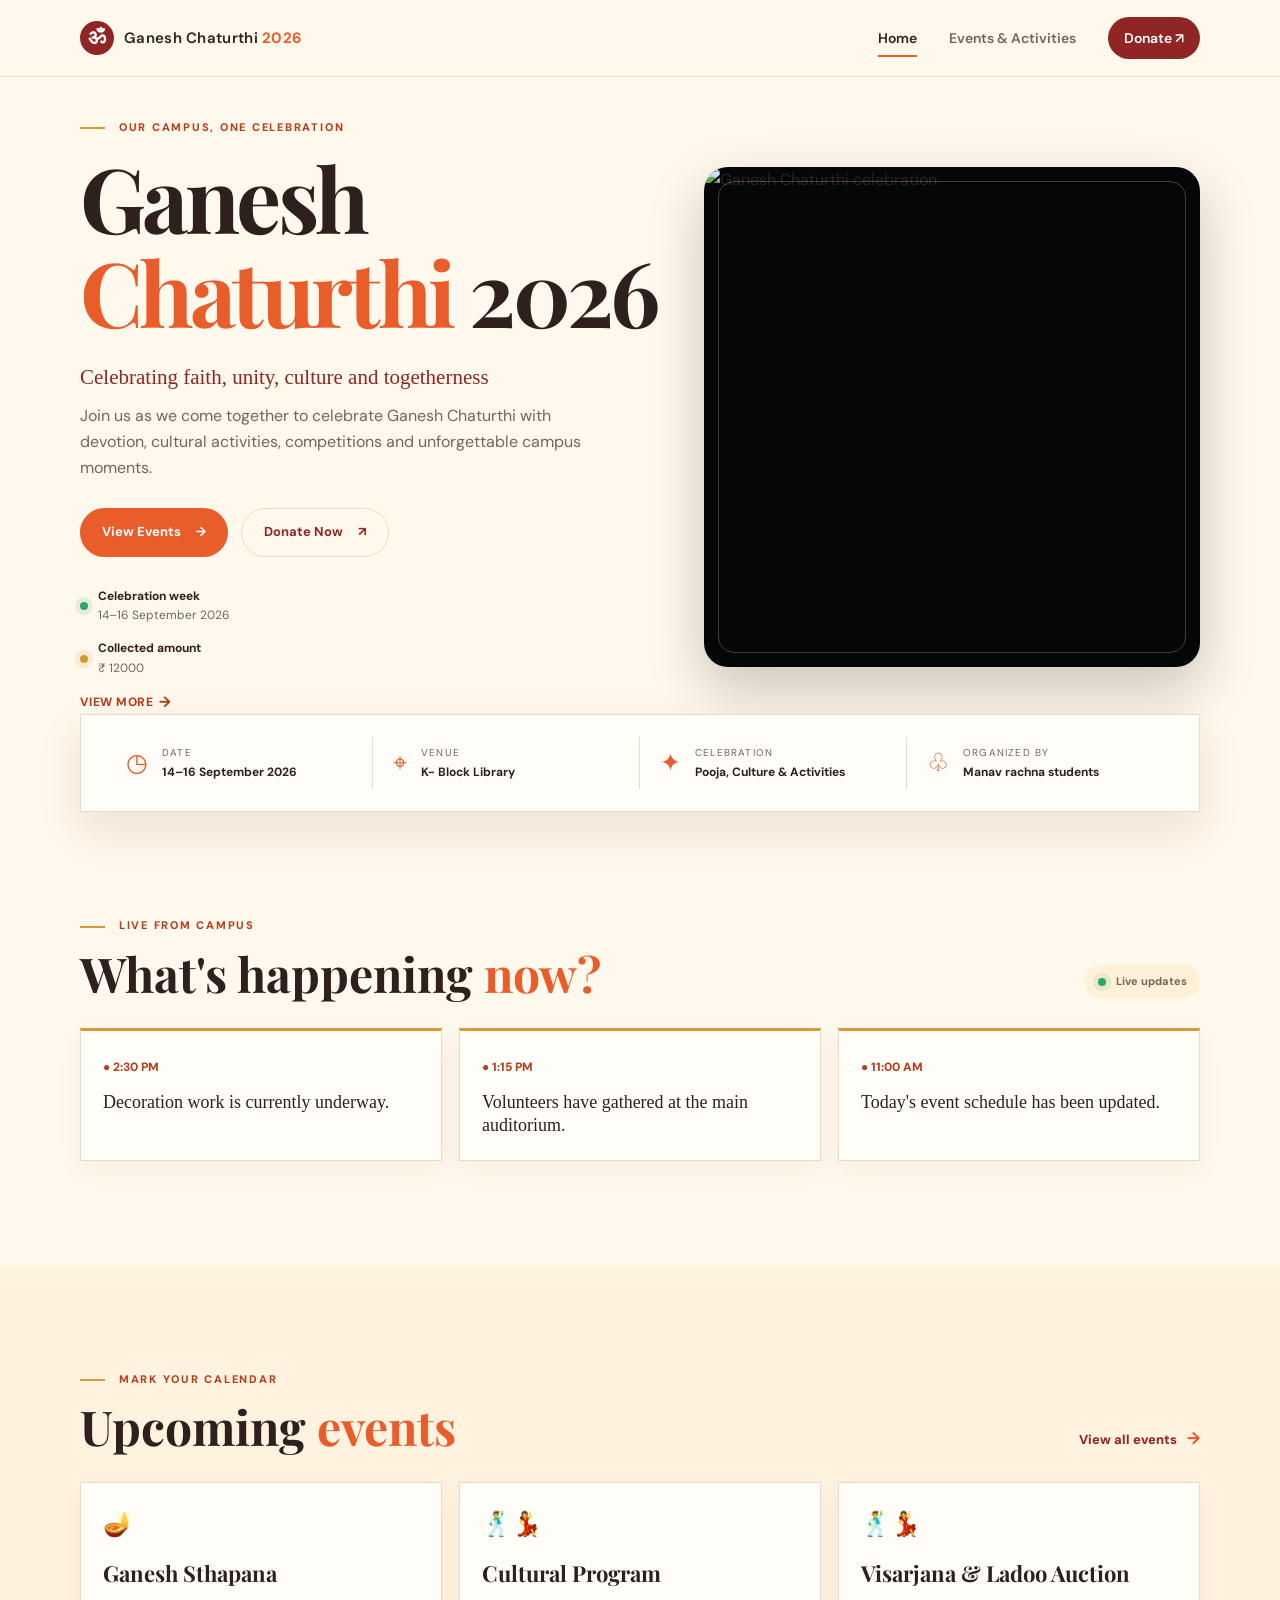
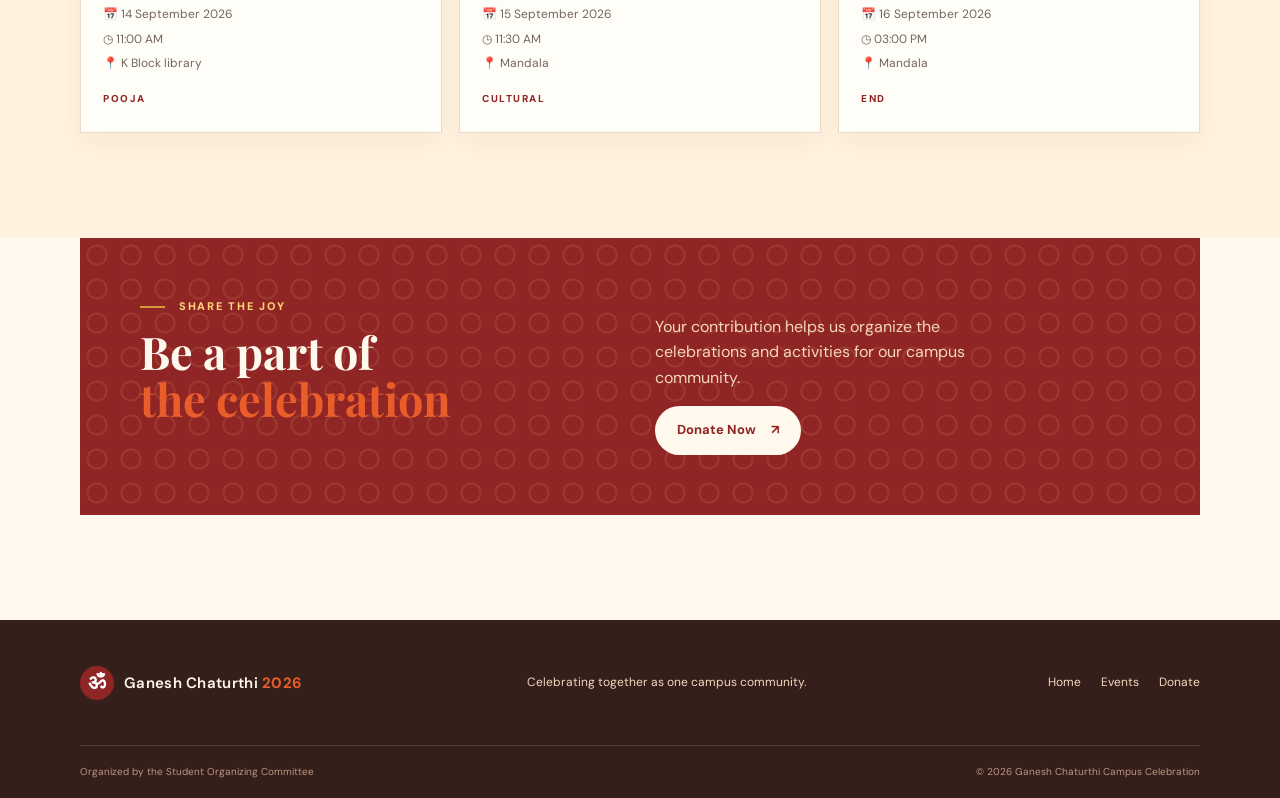
==== commit 1776bb87: "Add files via upload" ====
--- a/index.html
+++ b/index.html
@@ -37,7 +37,7 @@
         <div class="hero-actions"><a class="button button-primary" href="events.html">View Events <span>→</span></a><a class="button button-quiet" href="payment.html">Donate Now <span>↗</span></a></div>
         <div class="hero-note"><span class="live-dot"></span><span><b>Celebration week</b><br>14–16 September 2026</span></div>
         <div class="hero-note01"><span class="live-dot01"></span><span><b>Collected amount</b><br>₹ 12000</span></div>
-        <div class="hero-note02"><a herf="#">View more</a></div>
+        <div class="hero-note02"><a href="List.html">View more</a></div>
       </div>
       <figure class="image-at-hero-section reveal delay-1">
         <img src="https://github.com/trohith0318/ganeshchaturti2026/blob/main/homepage%20image.jpg?raw=true" alt="Ganesh Chaturthi celebration" loading="eager">
--- a/style.css
+++ b/style.css
@@ -55,6 +55,10 @@
 .hero-note b { color: var(--ink); }
 .hero-note01 { display: flex; align-items: center; gap: 10px; margin-top: 14px; color: var(--muted); font-size: 12px; }
 .hero-note01 b { color: var(--ink); }
+.hero-note02 { margin-top: 10px; }
+.hero-note02 a { display: inline-flex; align-items: center; gap: 6px; color: var(--primary-dark); font-size: 12px; font-weight: 800; letter-spacing: .04em; text-transform: uppercase; }
+.hero-note02 a::after { content: "→"; font-size: 15px; }
+.hero-note02 a:hover { color: var(--primary); }
 .live-dot, .status-chip i { display: inline-block; width: 8px; height: 8px; border-radius: 50%; background: #2fa76b; box-shadow: 0 0 0 5px rgba(47, 167, 107, .12); }
 .live-dot01 { display: inline-block; width: 8px; height: 8px; border-radius: 50%; background: var(--accent); box-shadow: 0 0 0 5px rgba(212, 155, 54, .14); }
 .image-at-hero-section { position: relative; min-height: 470px; margin: 0; overflow: hidden; border-radius: 45% 45% 20% 20%; background: #e7b25d; box-shadow: var(--shadow); }
@@ -80,7 +84,28 @@
 .info-item { display: flex; align-items: center; gap: 14px; padding: 6px 20px; border-right: 1px solid var(--line); }.info-item:last-child { border: 0; }.info-icon { color: var(--primary); font-size: 25px; }.info-item small { display: block; color: var(--muted); font-size: 10px; text-transform: uppercase; letter-spacing: .12em; }.info-item strong { display: block; margin-top: 2px; font-size: 12px; }
 .section { padding-top: 105px; padding-bottom: 105px; }.section-heading { display: flex; align-items: end; justify-content: space-between; gap: 20px; margin-bottom: 30px; }.section-heading h2 { font-size: clamp(32px, 4vw, 48px); }.status-chip { display: inline-flex; align-items: center; gap: 10px; padding: 8px 13px; color: var(--muted); background: #fff1d7; border-radius: 99px; font-size: 11px; font-weight: 700; }.updates-grid, .preview-grid { display: grid; grid-template-columns: repeat(3, 1fr); gap: 17px; }.update-card, .event-card { padding: 22px; background: var(--paper); border: 1px solid var(--line); box-shadow: 0 8px 25px rgba(91, 48, 25, .05); }.update-card { border-top: 3px solid var(--accent); }.update-time { color: var(--primary-dark); font-size: 12px; font-weight: 800; }.update-card p { margin: 12px 0 0; font-family: Georgia, serif; font-size: 18px; line-height: 1.3; }.events-preview-section, .activity-section { background: #fff2df; }.preview-grid { grid-template-columns: repeat(3, 1fr); }.event-card { position: relative; overflow: hidden; }.event-icon { color: var(--primary); font-size: 24px; }.event-card h3 { margin: 13px 0 14px; font-family: "Playfair Display", Georgia, serif; font-size: 22px; }.event-meta { display: grid; gap: 5px; color: var(--muted); font-size: 12px; }.category-tag { display: inline-block; margin-top: 18px; color: var(--secondary); font-size: 10px; font-weight: 800; letter-spacing: .15em; text-transform: uppercase; }.text-link { color: var(--secondary); font-size: 13px; font-weight: 800; }.text-link span { margin-left: 7px; color: var(--primary); font-size: 17px; }
 .donate-banner { position: relative; display: grid; grid-template-columns: 1fr 1fr; gap: 30px; overflow: hidden; margin-bottom: 105px; padding: 60px; color: #fff8ec; background: var(--secondary); }.banner-pattern { position: absolute; inset: 0; opacity: .12; background-image: radial-gradient(circle, transparent 0 8px, #ffd578 9px 10px, transparent 11px); background-size: 34px 34px; }.donate-banner > *:not(.banner-pattern) { position: relative; }.eyebrow.light { color: #ffd578; }.donate-banner h2 { font-size: 45px; }.banner-copy { display: flex; flex-direction: column; align-items: flex-start; justify-content: center; }.banner-copy p { max-width: 350px; color: #f5d7bd; }
-.page-intro { padding-top: 88px; padding-bottom: 22px; }.page-intro h1 { font-size: clamp(48px, 7vw, 76px); }.page-intro > p:last-child { max-width: 470px; color: var(--muted); margin-top: 20px; }.events-list-section { padding-top: 35px; }.filter-bar { display: flex; flex-wrap: wrap; gap: 9px; margin-bottom: 28px; }.filter-button { padding: 10px 16px; color: var(--muted); background: transparent; border: 1px solid var(--line); border-radius: 99px; cursor: pointer; font-size: 12px; font-weight: 700; }.filter-button.active, .filter-button:hover { color: #fff; background: var(--secondary); border-color: var(--secondary); }.filter-button span { margin-left: 5px; opacity: .65; }.events-list { display: grid; grid-template-columns: repeat(2, 1fr); gap: 16px; }.event-card-full { display: grid; grid-template-columns: 55px 1fr; gap: 16px; }.event-card-full .event-icon { width: 55px; height: 55px; display: grid; place-items: center; background: #fff0d6; border-radius: 50%; }.event-card-full h3 { margin-top: 0; }.event-description { margin: 13px 0 0; color: var(--muted); font-size: 13px; }.empty-state { color: var(--muted); }.activity-timeline { position: relative; max-width: 720px; padding-left: 27px; }.activity-timeline::before { content: ""; position: absolute; top: 7px; bottom: 7px; left: 5px; width: 1px; background: var(--line); }.timeline-item { position: relative; padding: 0 0 26px 25px; }.timeline-item::before { content: ""; position: absolute; left: -27px; top: 6px; width: 9px; height: 9px; border: 3px solid #fff2df; border-radius: 50%; background: var(--primary); box-shadow: 0 0 0 1px var(--primary); }.timeline-item time { color: var(--primary-dark); font-size: 11px; font-weight: 800; }.timeline-item p { margin: 3px 0 0; font-family: Georgia, serif; font-size: 18px; }
+.page-intro { padding-top: 88px; padding-bottom: 22px; }.page-intro h1 { font-size: clamp(48px, 7vw, 76px); }.page-intro > p:last-child { max-width: 470px; color: var(--muted); margin-top: 20px; }
+.expense-intro { padding-bottom: 12px; }
+.expense-summary-section { padding-top: 20px; }
+.summary-grid { display: grid; grid-template-columns: repeat(3, minmax(0, 1fr)); gap: 18px; }
+.summary-card { padding: 26px 22px; background: var(--paper); border: 1px solid var(--line); box-shadow: 0 8px 25px rgba(91, 48, 25, .05); border-radius: 18px; }
+.summary-card-primary { background: linear-gradient(135deg, #fff0d6, #fffaf2); }
+.summary-label { display: block; color: var(--muted); font-size: 11px; font-weight: 800; letter-spacing: .14em; text-transform: uppercase; }
+.summary-card strong { display: block; margin-top: 12px; color: var(--ink); font-size: clamp(26px, 3vw, 38px); }
+.summary-card small { display: block; margin-top: 8px; color: var(--muted); font-size: 12px; }
+.expense-breakdown-section { padding-top: 80px; padding-bottom: 90px; }
+.expense-heading { margin-bottom: 24px; }
+.expense-list { display: grid; gap: 16px; }
+.expense-item { display: grid; grid-template-columns: minmax(0, 1.4fr) 1fr auto; gap: 18px; align-items: center; padding: 20px 22px; background: var(--paper); border: 1px solid var(--line); border-radius: 16px; }
+.expense-meta { display: flex; align-items: center; gap: 14px; }
+.expense-icon { display: grid; place-items: center; width: 48px; height: 48px; border-radius: 12px; background: #fff0d6; color: var(--primary-dark); font-size: 22px; }
+.expense-name { margin: 0; font-size: 18px; }
+.expense-detail { margin: 5px 0 0; color: var(--muted); font-size: 12px; }
+.expense-amount { font-size: 22px; font-weight: 800; color: var(--ink); }
+.expense-date { color: var(--muted); font-size: 12px; font-weight: 700; }
+.expense-item:nth-child(odd) { border-left: 4px solid var(--accent); }
+.expense-item:nth-child(even) { border-left: 4px solid var(--primary); }
+.events-list-section { padding-top: 35px; }.filter-bar { display: flex; flex-wrap: wrap; gap: 9px; margin-bottom: 28px; }.filter-button { padding: 10px 16px; color: var(--muted); background: transparent; border: 1px solid var(--line); border-radius: 99px; cursor: pointer; font-size: 12px; font-weight: 700; }.filter-button.active, .filter-button:hover { color: #fff; background: var(--secondary); border-color: var(--secondary); }.filter-button span { margin-left: 5px; opacity: .65; }.events-list { display: grid; grid-template-columns: repeat(2, 1fr); gap: 16px; }.event-card-full { display: grid; grid-template-columns: 55px 1fr; gap: 16px; }.event-card-full .event-icon { width: 55px; height: 55px; display: grid; place-items: center; background: #fff0d6; border-radius: 50%; }.event-card-full h3 { margin-top: 0; }.event-description { margin: 13px 0 0; color: var(--muted); font-size: 13px; }.empty-state { color: var(--muted); }.activity-timeline { position: relative; max-width: 720px; padding-left: 27px; }.activity-timeline::before { content: ""; position: absolute; top: 7px; bottom: 7px; left: 5px; width: 1px; background: var(--line); }.timeline-item { position: relative; padding: 0 0 26px 25px; }.timeline-item::before { content: ""; position: absolute; left: -27px; top: 6px; width: 9px; height: 9px; border: 3px solid #fff2df; border-radius: 50%; background: var(--primary); box-shadow: 0 0 0 1px var(--primary); }.timeline-item time { color: var(--primary-dark); font-size: 11px; font-weight: 800; }.timeline-item p { margin: 3px 0 0; font-family: Georgia, serif; font-size: 18px; }
 .donation-layout { display: grid; grid-template-columns: minmax(0, 1.2fr) minmax(280px, .8fr); align-items: start; gap: 55px; padding-top: 50px; }.donation-form { padding: 34px; background: var(--paper); border: 1px solid var(--line); box-shadow: var(--shadow); }.form-heading { display: flex; align-items: center; gap: 14px; margin-bottom: 27px; }.form-heading-payment { margin-top: 46px; }.step-number { display: grid; width: 39px; height: 39px; place-items: center; color: #fff; background: var(--secondary); border-radius: 50%; font-size: 11px; font-weight: 800; }.form-heading .eyebrow { margin-bottom: 4px; }.form-heading h2 { font-size: 27px; }.field { margin-bottom: 18px; }.field label { display: block; margin-bottom: 7px; font-size: 12px; font-weight: 800; }.field label span { color: var(--primary); }.field input, .field select, .field textarea { width: 100%; padding: 13px 14px; color: var(--ink); background: #fffaf2; border: 1px solid var(--line); border-radius: 8px; outline: 0; }.field input:focus, .field select:focus, .field textarea:focus { border-color: var(--primary); box-shadow: 0 0 0 3px rgba(232, 93, 42, .12); }.field textarea { resize: vertical; }.field.invalid input, .field.invalid select { border-color: var(--primary); }.field-error { display: block; min-height: 18px; padding-top: 4px; color: var(--primary-dark); font-size: 11px; }.amount-wrap { position: relative; }.amount-wrap > span { position: absolute; top: 12px; left: 14px; color: var(--primary-dark); font-weight: 800; }.amount-wrap input { padding-left: 31px; }.quick-amounts { display: flex; gap: 8px; margin-top: 9px; }.quick-amounts button { padding: 7px 12px; color: var(--secondary); background: transparent; border: 1px solid var(--line); border-radius: 6px; cursor: pointer; font-size: 12px; font-weight: 700; }.quick-amounts button:hover { background: #fff0d6; border-color: var(--accent); }.qr-panel { display: flex; align-items: center; gap: 20px; padding: 18px; background: #fff6e7; border: 1px solid var(--line); }.qr-placeholder { position: relative; display: grid; width: 135px; height: 135px; flex: 0 0 135px; place-items: center; overflow: hidden; background: white; border: 7px solid white; box-shadow: 0 5px 15px rgba(70, 35, 10, .1); }.qr-placeholder img { width: 100%; height: 100%; object-fit: cover; }.qr-placeholder span { display: none; color: var(--secondary); text-align: center; font-size: 13px; font-weight: 800; line-height: 1.2; }.qr-placeholder.qr-missing { background: repeating-linear-gradient(45deg, #fff 0 6px, #f0dfc5 6px 12px); }.qr-placeholder.qr-missing span { display: block; }.qr-panel p { margin-top: 0; color: var(--muted); font-size: 13px; }.upi-list { display: flex; flex-wrap: wrap; gap: 6px; }.upi-list span { padding: 5px 8px; color: var(--secondary); background: white; border-radius: 5px; font-size: 10px; font-weight: 700; }.form-helper { color: var(--muted); font-size: 13px; }.form-helper strong { color: var(--ink); }.submit-button { margin-top: 8px; }.privacy-note { color: var(--muted); font-size: 11px; }.donation-aside { position: sticky; top: 115px; min-height: 440px; overflow: hidden; padding: 40px 32px; color: #fff8ec; background: var(--secondary); }.aside-art { position: relative; display: grid; min-height: 180px; place-items: center; margin-bottom: 34px; border-bottom: 1px solid rgba(255, 248, 236, .25); }.aside-art .mandala { width: 140px; height: 140px; }.aside-art > span { position: relative; z-index: 1; color: #ffd578; font-family: Georgia, serif; font-size: 66px; }.transparency h2 { margin-bottom: 16px; font-size: 35px; }.transparency p:not(.eyebrow) { color: #f5d7bd; font-size: 13px; }.transparency .eyebrow { color: #ffd578; }
 .site-footer { color: #f5d7bd; background: #351f1a; }.footer-main { display: grid; grid-template-columns: 1.3fr 1fr 1fr; align-items: center; gap: 25px; min-height: 125px; }.footer-brand { color: #fff8ec; }.footer-main p { margin: 0; font-size: 12px; }.footer-links { display: flex; justify-content: flex-end; gap: 20px; font-size: 12px; }.footer-links a:hover { color: #ffd578; }.footer-bottom { display: flex; justify-content: space-between; gap: 20px; padding: 18px 0; border-top: 1px solid rgba(255, 248, 236, .15); color: #bd9681; font-size: 10px; }
 .modal-backdrop { position: fixed; inset: 0; z-index: 50; display: grid; place-items: center; padding: 20px; background: rgba(46, 33, 29, .7); }.modal-backdrop[hidden] { display: none; }.success-modal { position: relative; width: min(430px, 100%); padding: 38px; background: var(--paper); box-shadow: 0 25px 70px rgba(20, 10, 5, .3); }.modal-close { position: absolute; top: 15px; right: 16px; border: 0; background: transparent; color: var(--muted); cursor: pointer; font-size: 25px; }.success-icon { display: grid; width: 45px; height: 45px; place-items: center; margin-bottom: 18px; color: #fff; background: #2fa76b; border-radius: 50%; font-weight: 800; }.success-modal h2 { font-size: 34px; }.success-modal > p:not(.eyebrow) { color: var(--muted); font-size: 13px; }.success-modal .muted { margin-top: -9px; }.receipt { display: grid; gap: 10px; margin: 22px 0; padding: 16px; background: #fff3df; }.receipt div { display: flex; justify-content: space-between; gap: 12px; font-size: 12px; }.receipt span { color: var(--muted); }.receipt strong { text-align: right; }.receipt .pending { color: var(--primary-dark); }.whatsapp-join { width: 100%; margin-bottom: 10px; color: #fff; background: #168c4b; }.whatsapp-join:hover { background: #10733d; }.modal-done { width: 100%; }
@@ -110,5 +135,5 @@
   .qr-placeholder { width: 100%; height: auto; min-height: 0; flex-basis: auto; }
 }
 
-@media (max-width: 820px) { .container { width: min(100% - 34px, 680px); }.menu-toggle { display: block; }.nav-links { position: absolute; top: 76px; left: 17px; right: 17px; display: none; padding: 15px; background: var(--paper); border: 1px solid var(--line); box-shadow: var(--shadow); }.nav-links.open { display: grid; gap: 4px; }.nav-links a { padding: 12px; }.nav-links a:not(.nav-donate)::after { display: none; }.hero { grid-template-columns: 1fr; min-height: auto; padding-top: 65px; }.image-at-hero-section { min-height: 390px; margin-top: 15px; }.image-at-hero-section img { min-height: 390px; }.hero-art { min-height: 390px; margin-top: 15px; }.info-strip { grid-template-columns: repeat(2, 1fr); gap: 14px; }.info-item:nth-child(2) { border: 0; }.info-item { padding: 10px; }.updates-grid, .preview-grid { grid-template-columns: 1fr; }.donate-banner { grid-template-columns: 1fr; padding: 40px 30px; }.donation-layout { grid-template-columns: 1fr; }.donation-aside { position: static; }.footer-main { grid-template-columns: 1fr; padding: 35px 0; }.footer-links { justify-content: flex-start; }.events-list { grid-template-columns: 1fr; } }
-@media (max-width: 500px) { .container { width: min(100% - 28px, 420px); }.brand { font-size: 13px; }.brand-mark { width: 31px; height: 31px; }.hero h1 { font-size: 52px; }.hero-subtitle { font-size: 18px; }.image-at-hero-section { min-height: 340px; }.image-at-hero-section img { min-height: 340px; }.hero-art { min-height: 340px; }.qr-placeholder { width: 100%; height: auto; flex-basis: auto; }.info-strip { padding: 14px; }.info-item { gap: 8px; }.info-item strong { font-size: 10px; }.section { padding-top: 72px; padding-bottom: 72px; }.section-heading { align-items: flex-start; flex-direction: column; }.donate-banner { margin-bottom: 72px; }.page-intro { padding-top: 60px; }.donation-form { padding: 22px 17px; }.qr-panel { align-items: flex-start; flex-direction: column; }.footer-bottom { flex-direction: column; }.success-modal { padding: 30px 22px; } }
+@media (max-width: 820px) { .container { width: min(100% - 34px, 680px); }.menu-toggle { display: block; }.nav-links { position: absolute; top: 76px; left: 17px; right: 17px; display: none; padding: 15px; background: var(--paper); border: 1px solid var(--line); box-shadow: var(--shadow); }.nav-links.open { display: grid; gap: 4px; }.nav-links a { padding: 12px; }.nav-links a:not(.nav-donate)::after { display: none; }.hero { grid-template-columns: 1fr; min-height: auto; padding-top: 65px; }.image-at-hero-section { min-height: 390px; margin-top: 15px; }.image-at-hero-section img { min-height: 390px; }.hero-art { min-height: 390px; margin-top: 15px; }.info-strip { grid-template-columns: repeat(2, 1fr); gap: 14px; }.info-item:nth-child(2) { border: 0; }.info-item { padding: 10px; }.updates-grid, .preview-grid { grid-template-columns: 1fr; }.donate-banner { grid-template-columns: 1fr; padding: 40px 30px; }.donation-layout { grid-template-columns: 1fr; }.donation-aside { position: static; }.footer-main { grid-template-columns: 1fr; padding: 35px 0; }.footer-links { justify-content: flex-start; }.events-list { grid-template-columns: 1fr; }.summary-grid { grid-template-columns: 1fr; }.expense-item { grid-template-columns: 1fr; align-items: flex-start; } }
+@media (max-width: 500px) { .container { width: min(100% - 28px, 420px); }.brand { font-size: 13px; }.brand-mark { width: 31px; height: 31px; }.hero h1 { font-size: 52px; }.hero-subtitle { font-size: 18px; }.image-at-hero-section { min-height: 340px; }.image-at-hero-section img { min-height: 340px; }.hero-art { min-height: 340px; }.qr-placeholder { width: 100%; height: auto; flex-basis: auto; }.info-strip { padding: 14px; }.info-item { gap: 8px; }.info-item strong { font-size: 10px; }.section { padding-top: 72px; padding-bottom: 72px; }.section-heading { align-items: flex-start; flex-direction: column; }.donate-banner { margin-bottom: 72px; }.page-intro { padding-top: 60px; }.donation-form { padding: 22px 17px; }.qr-panel { align-items: flex-start; flex-direction: column; }.footer-bottom { flex-direction: column; }.success-modal { padding: 30px 22px; }.expense-item { padding: 18px 16px; }.expense-meta { align-items: flex-start; } }
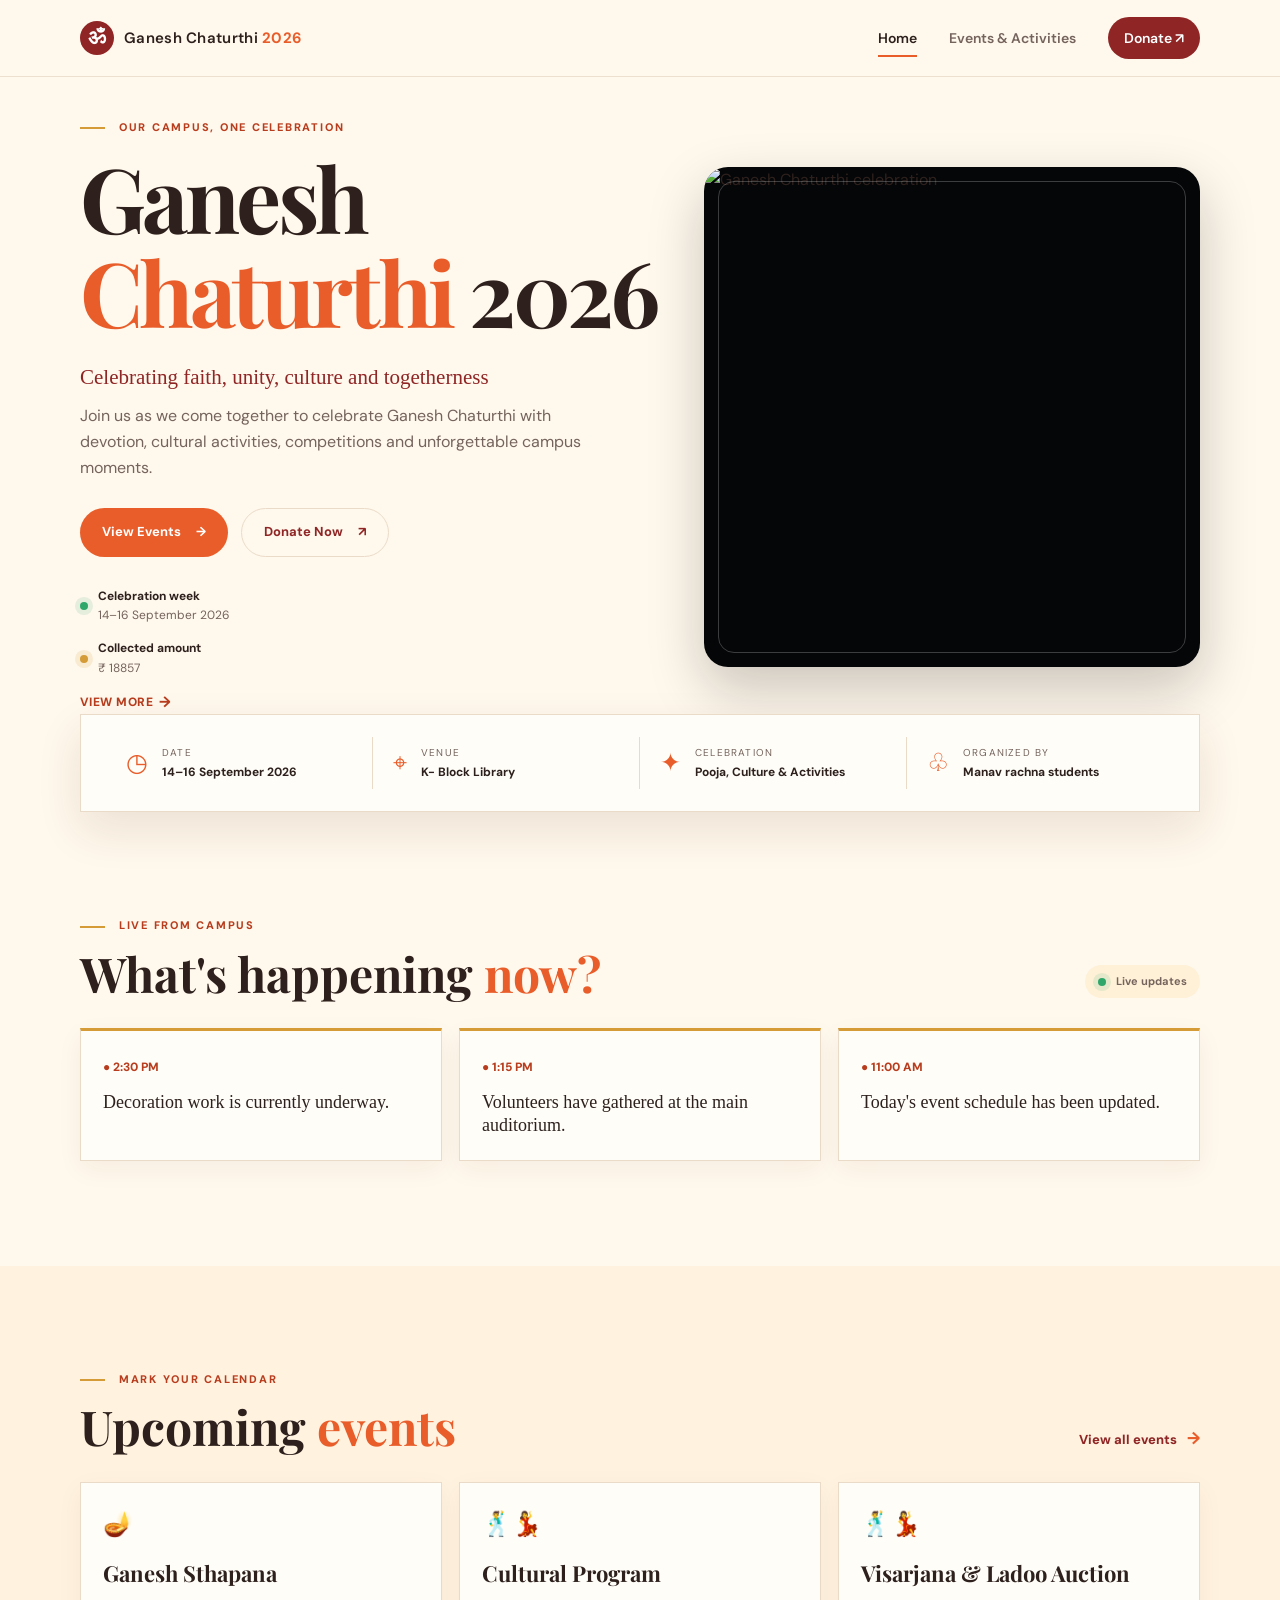
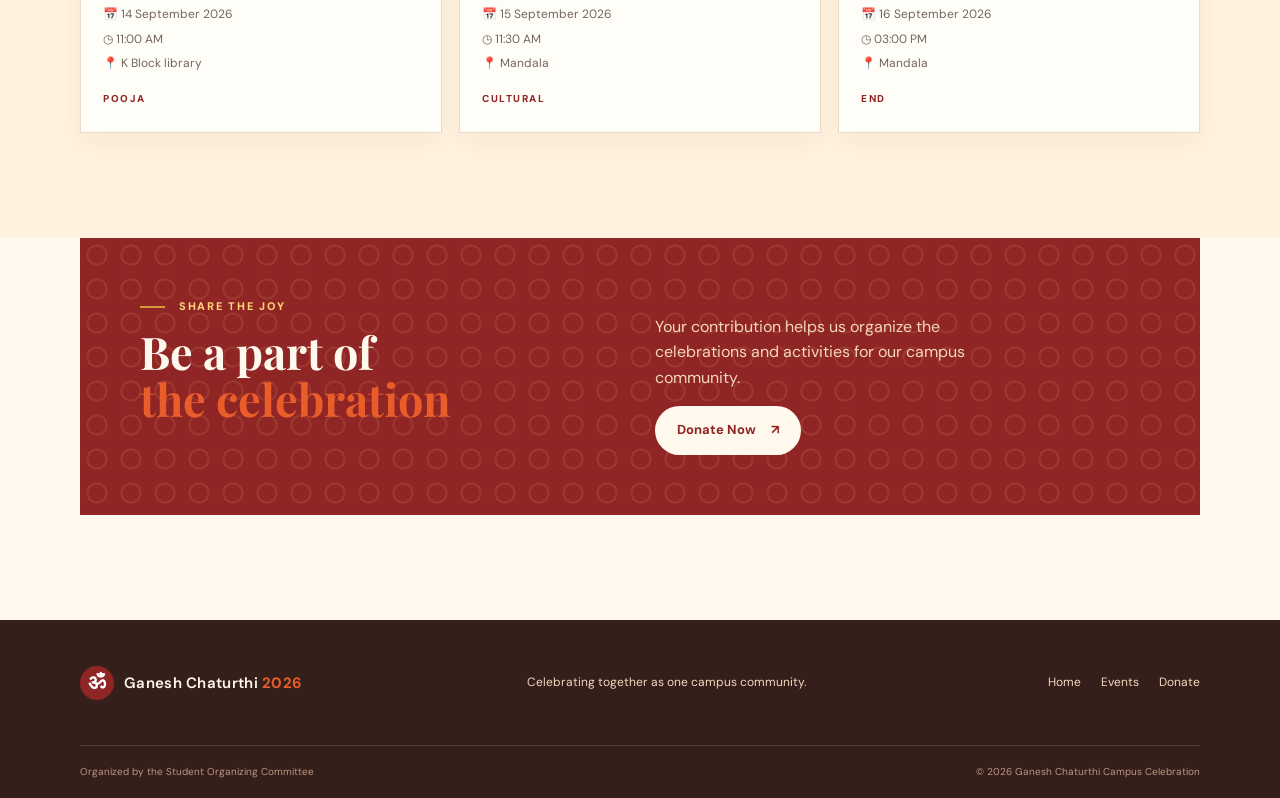
==== commit 0d97b5c6: "Update index.html" ====
--- a/index.html
+++ b/index.html
@@ -36,7 +36,7 @@
         <p class="hero-description">Join us as we come together to celebrate Ganesh Chaturthi with devotion, cultural activities, competitions and unforgettable campus moments.</p>
         <div class="hero-actions"><a class="button button-primary" href="events.html">View Events <span>→</span></a><a class="button button-quiet" href="payment.html">Donate Now <span>↗</span></a></div>
         <div class="hero-note"><span class="live-dot"></span><span><b>Celebration week</b><br>14–16 September 2026</span></div>
-        <div class="hero-note01"><span class="live-dot01"></span><span><b>Collected amount</b><br>₹ 12000</span></div>
+        <div class="hero-note01"><span class="live-dot01"></span><span><b>Collected amount</b><br>₹ 18857</span></div>
         <div class="hero-note02"><a href="List.html">View more</a></div>
       </div>
       <figure class="image-at-hero-section reveal delay-1">
